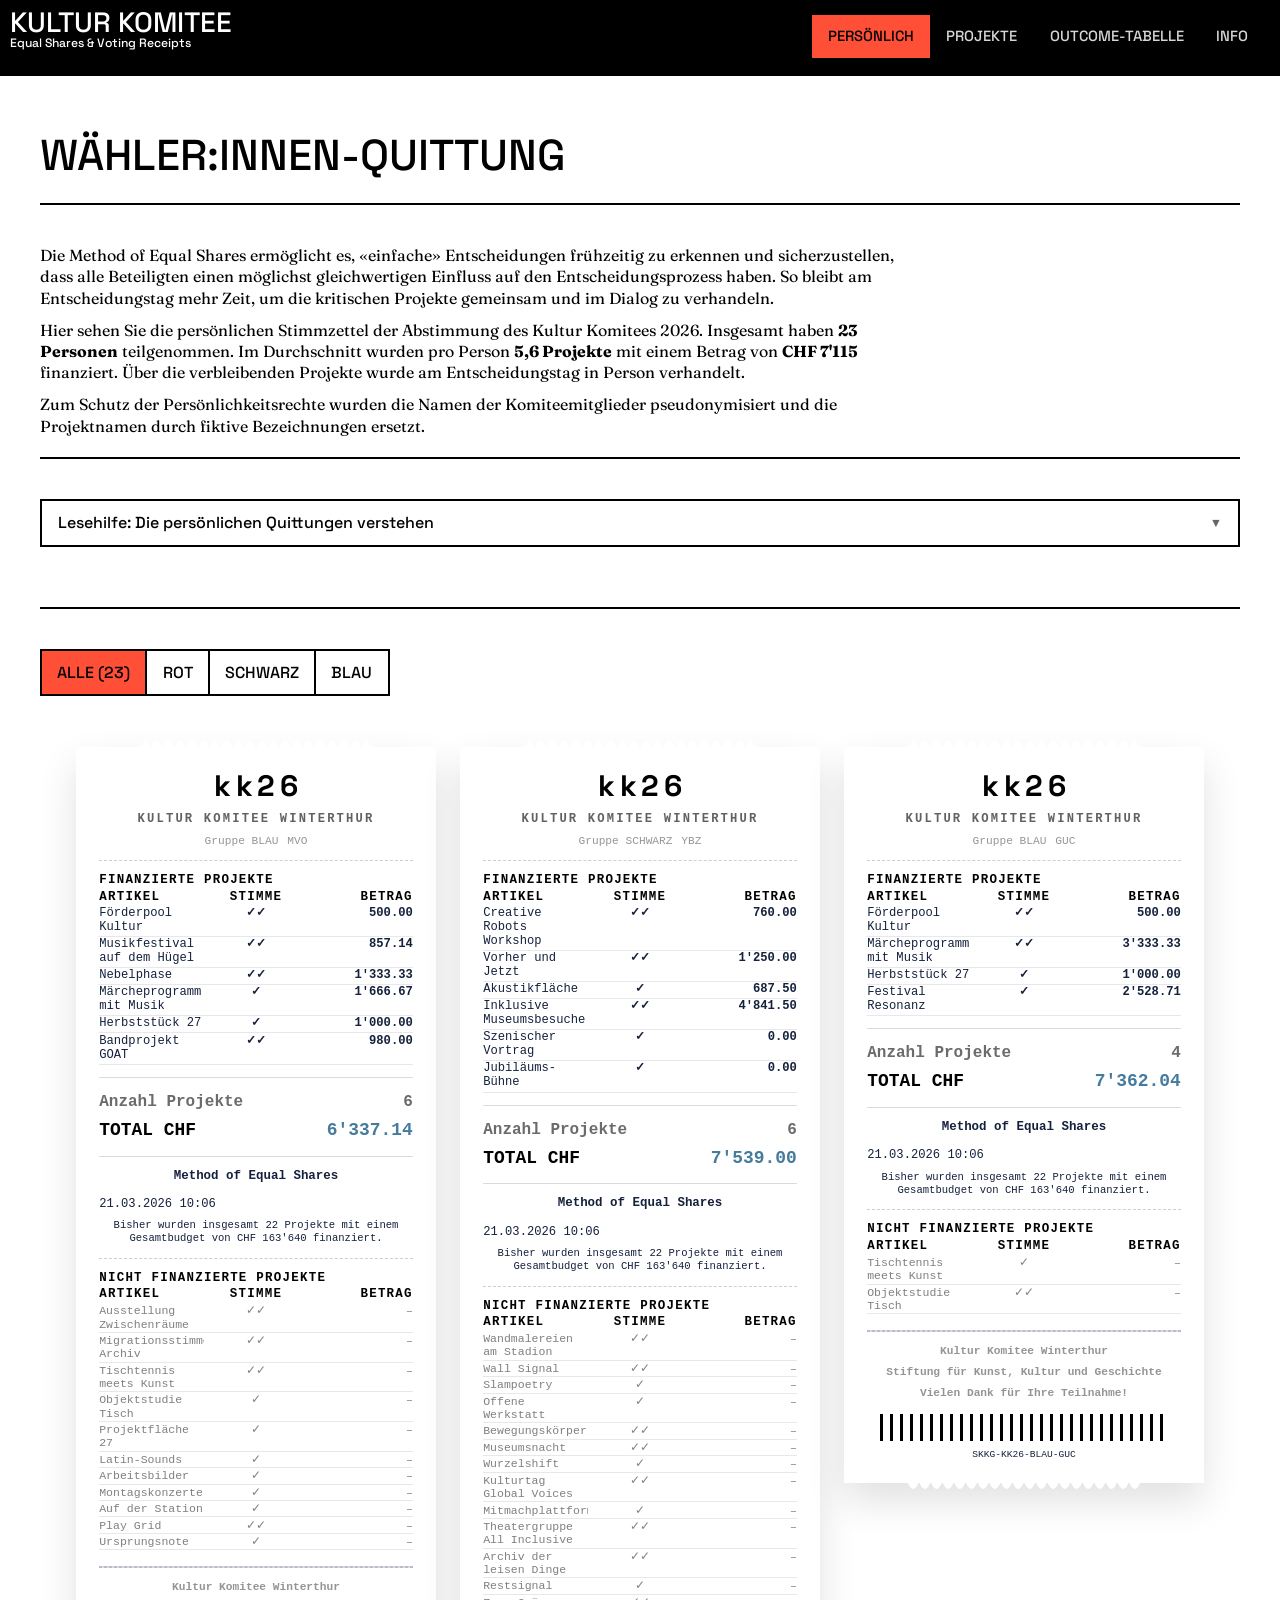
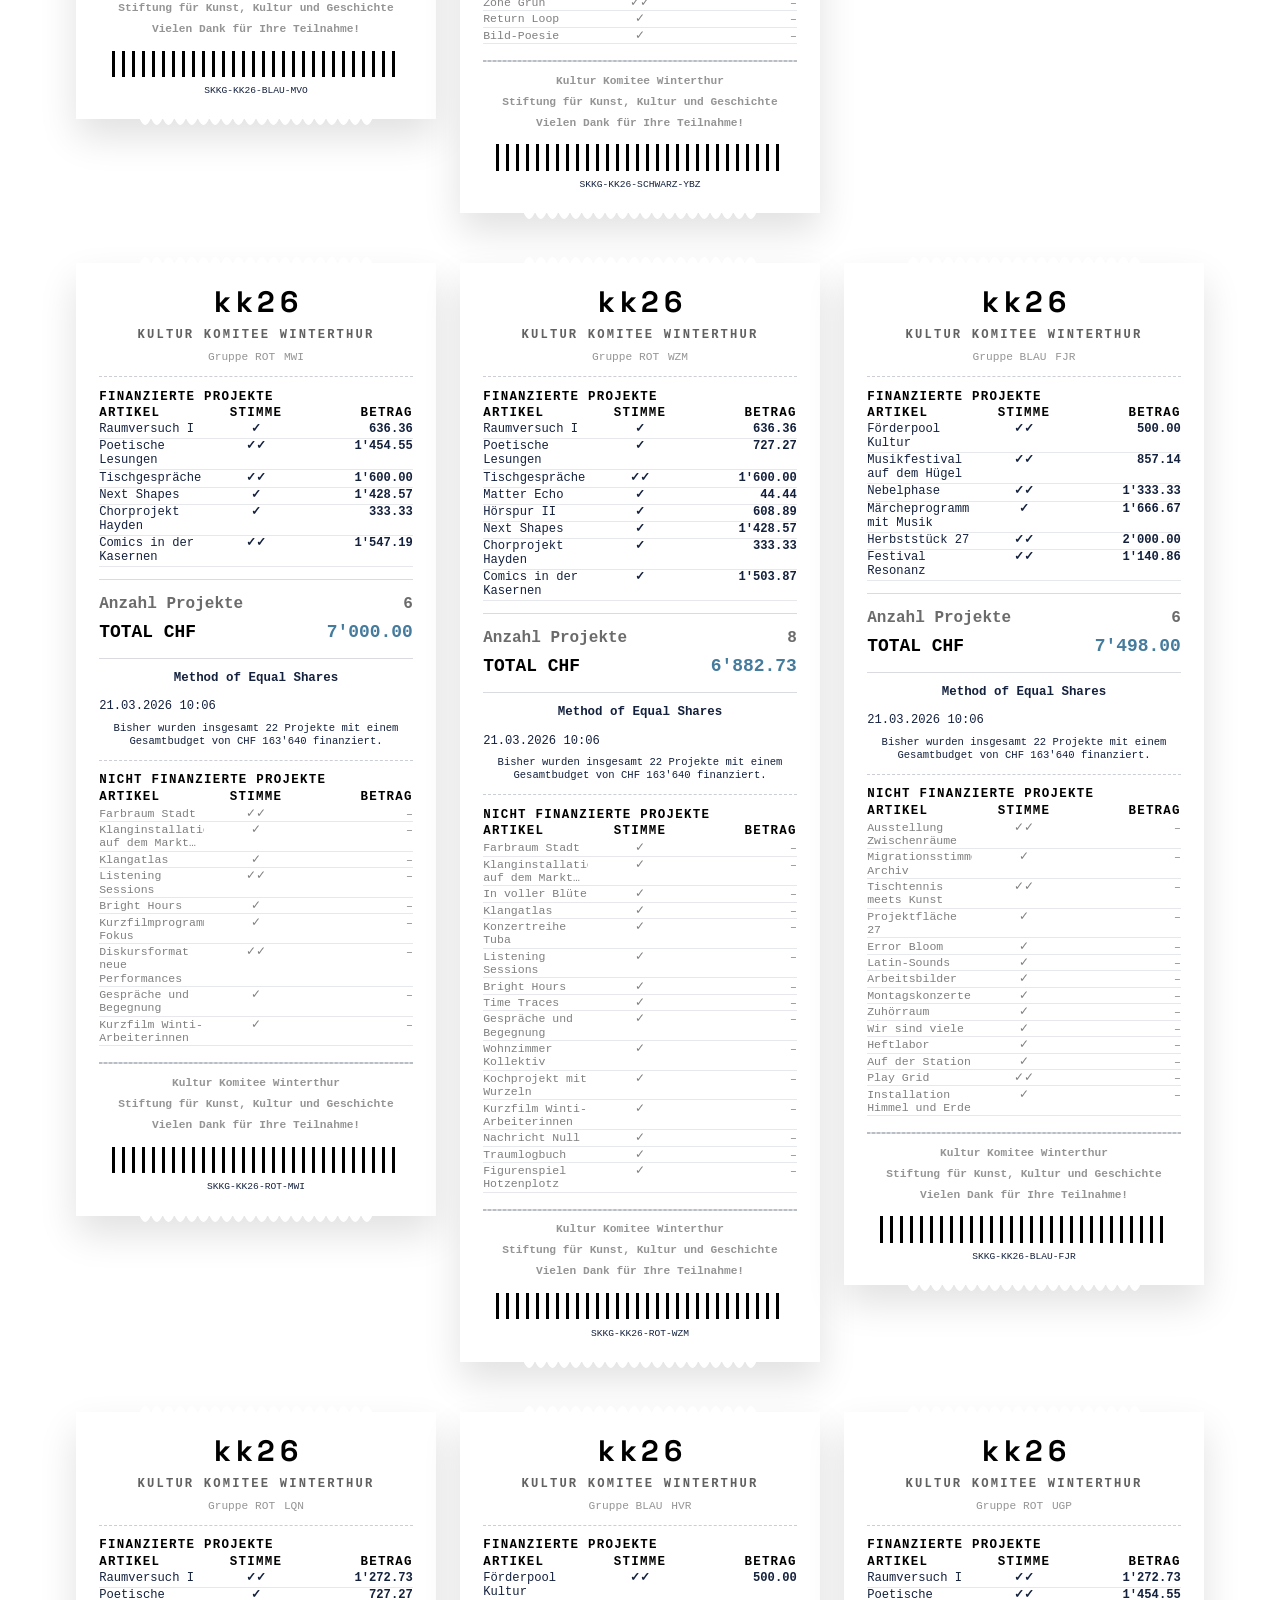
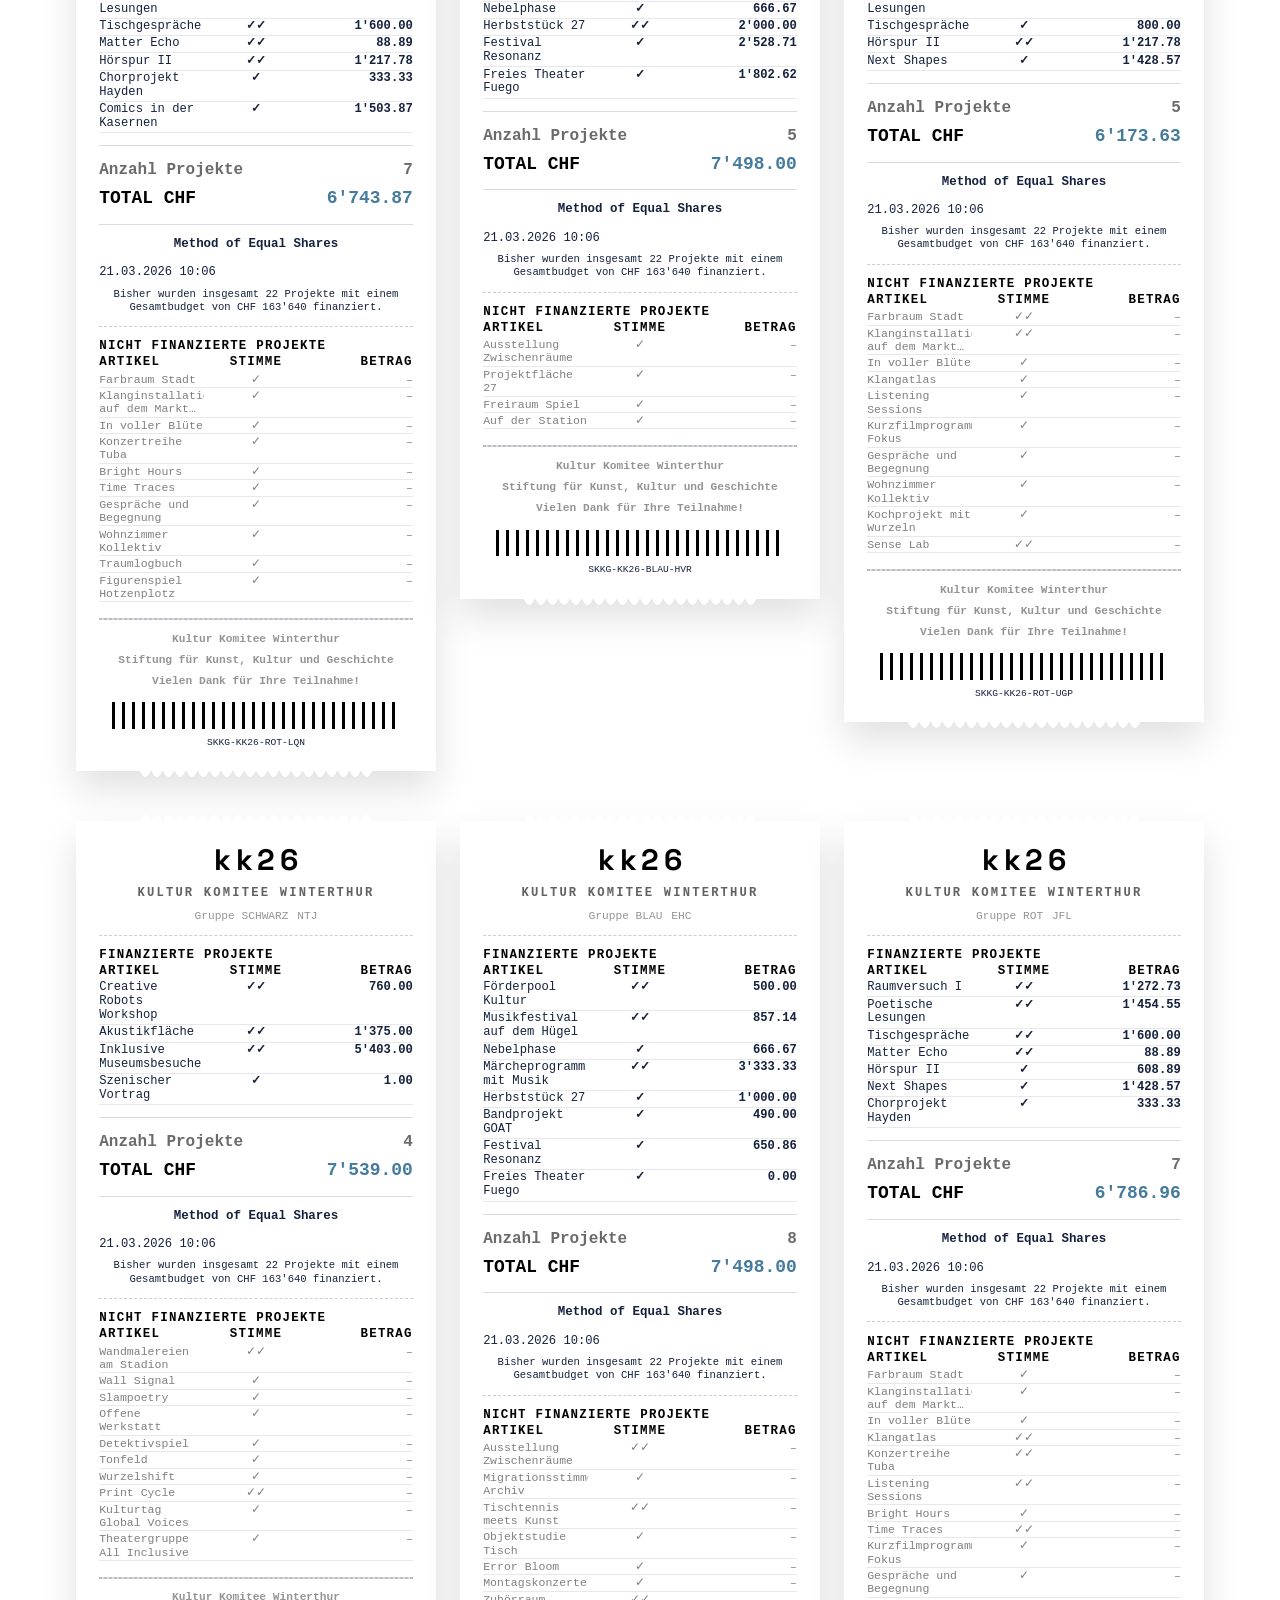
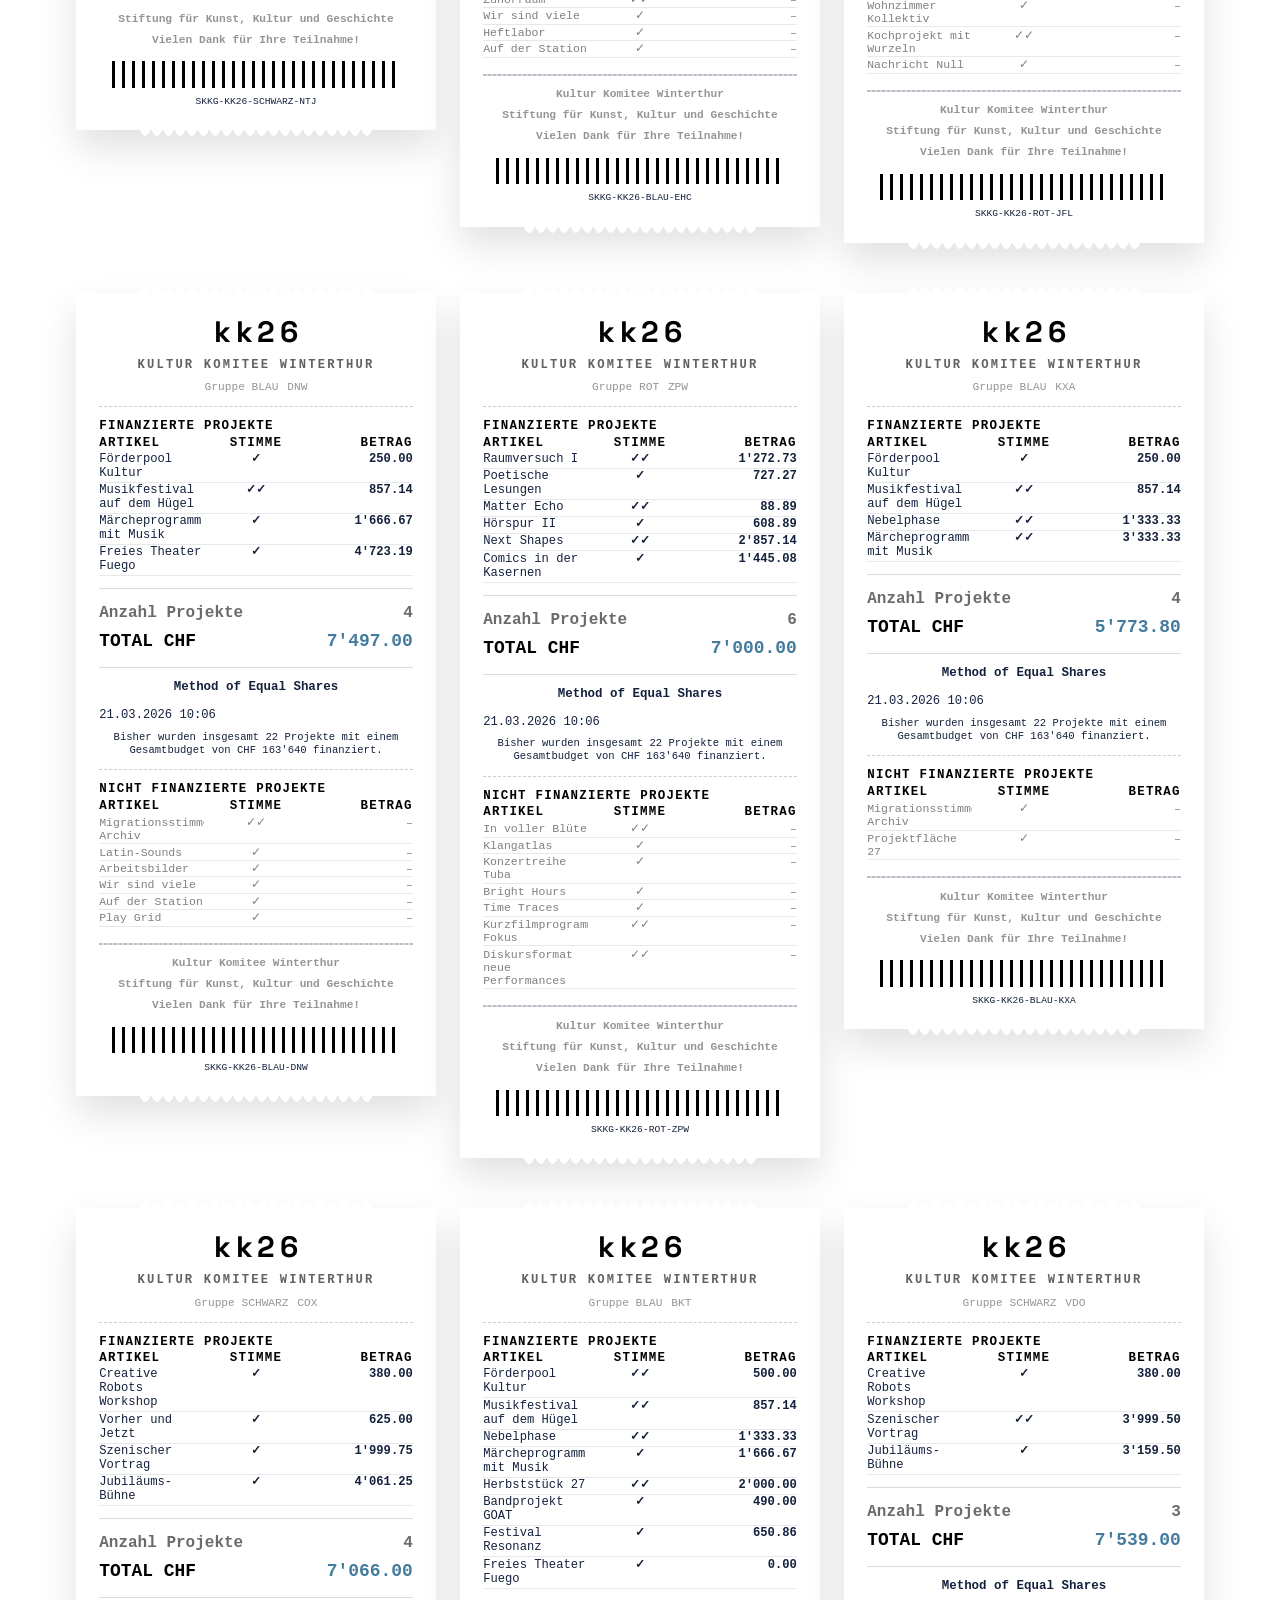
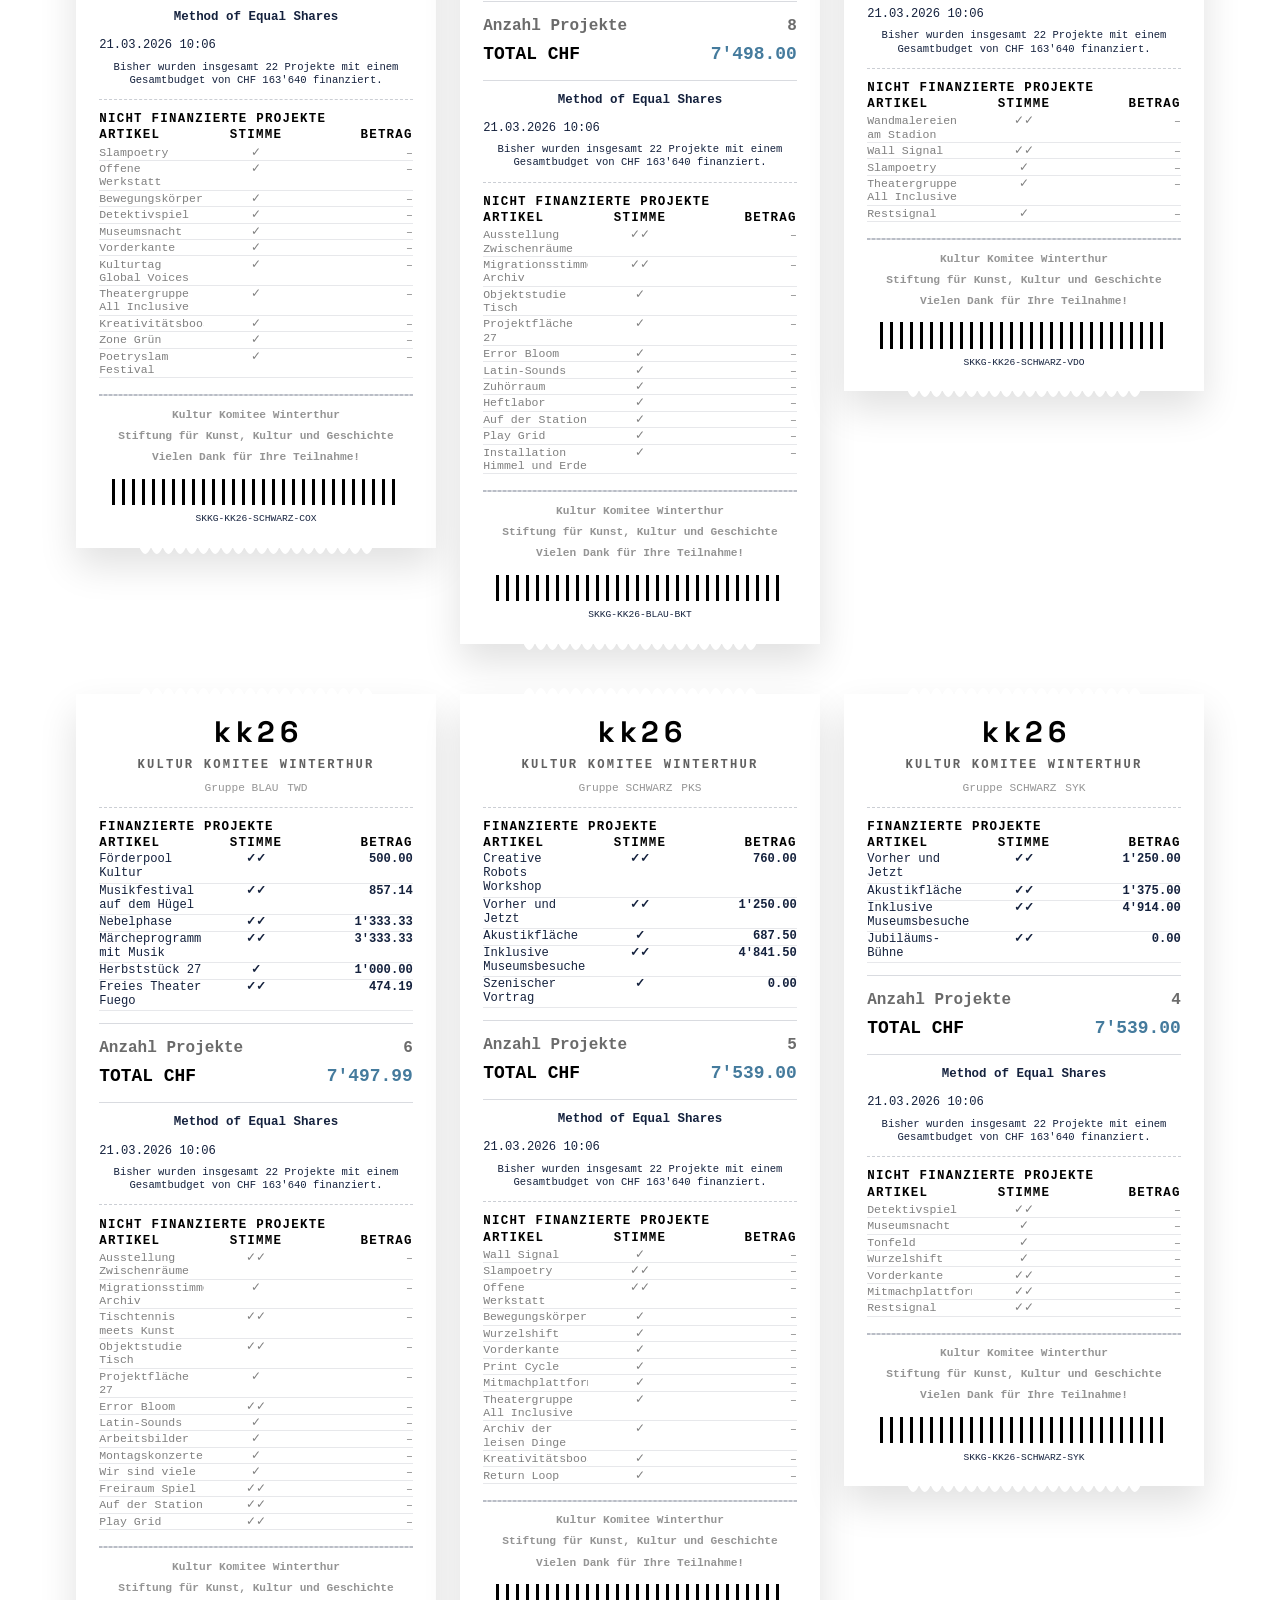
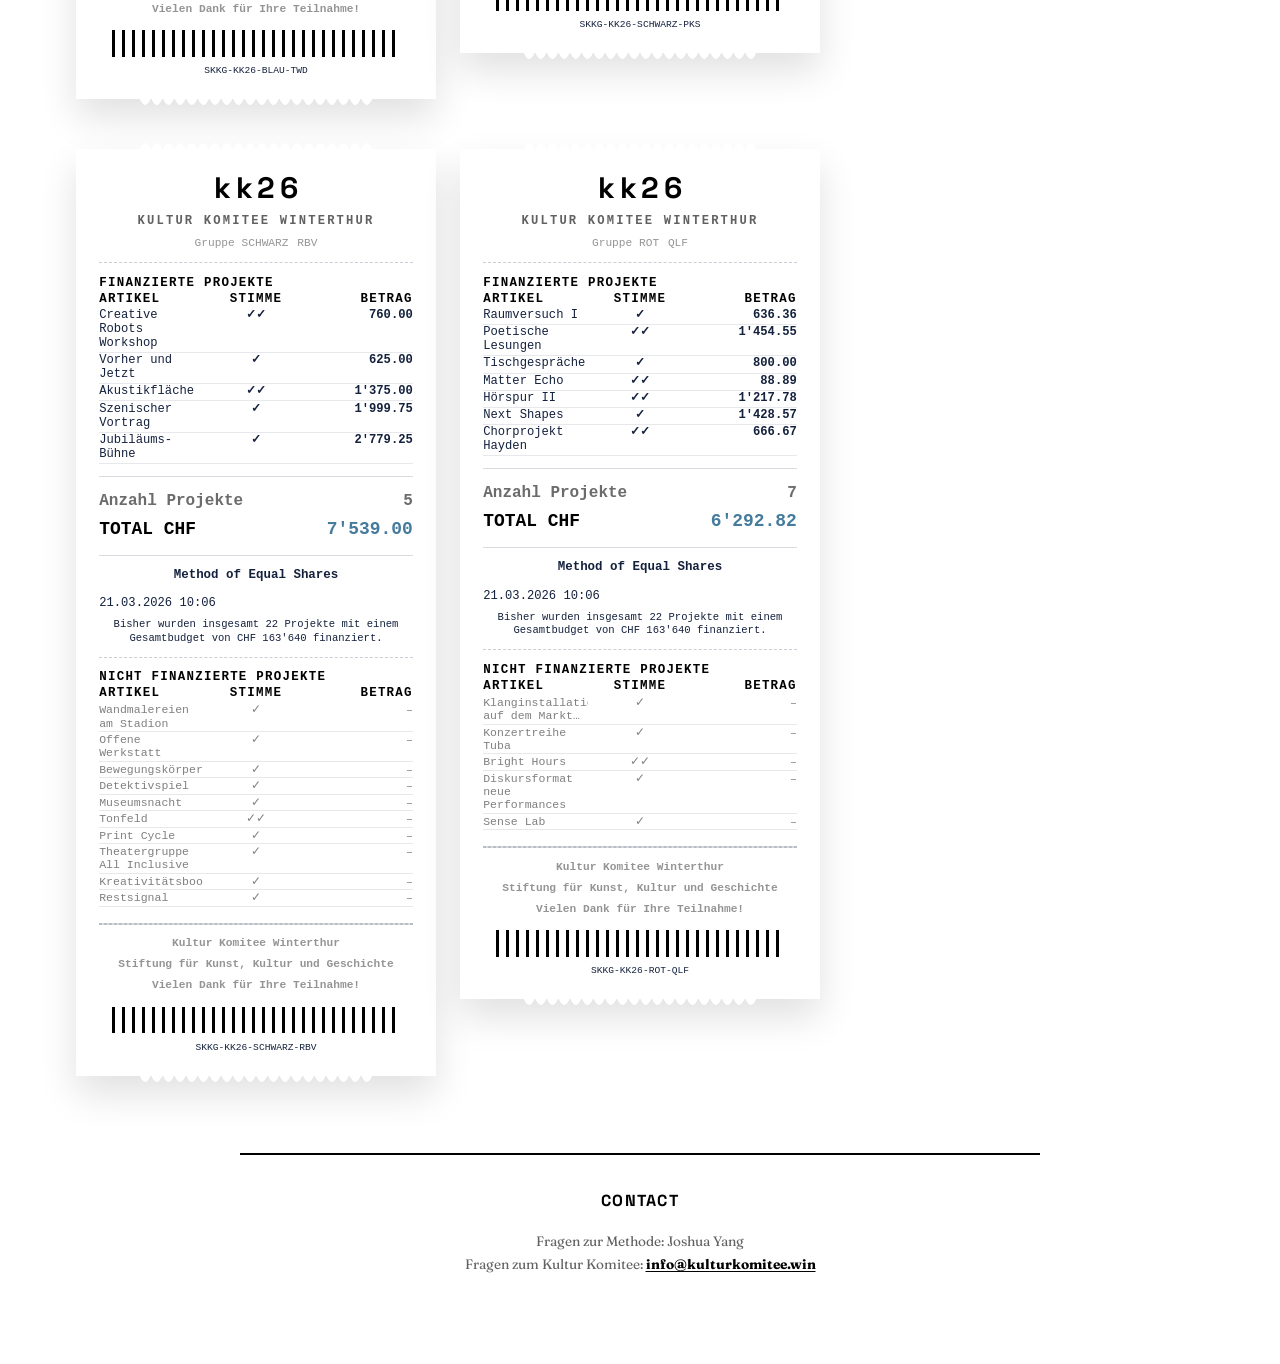
==== index.html @ 90826174 "Initial public static site" ====
<!DOCTYPE html>
<html lang="de">

<head>
    <meta charset="UTF-8">
    <meta name="viewport" content="width=device-width, initial-scale=1.0">
    <title>KK26 Wähler:innen-Quittung</title>
    <link rel="preconnect" href="https://fonts.googleapis.com">
    <link rel="preconnect" href="https://fonts.gstatic.com" crossorigin>
    <link
        href="https://fonts.googleapis.com/css2?family=JetBrains+Mono:wght@300;400;500;600;700;800&family=Inter:wght@400;500;600;700;800&display=swap"
        rel="stylesheet">
    <link rel="stylesheet" href="assets/css/common.css">
    <script src="assets/js/theme.js"></script>
    <script>initTheme();</script>
    <script src="assets/data/kk26-data.js?v=20260617-public-data-js"></script>
    <script src="assets/js/data-loader.js?v=20260617-public-data-js"></script>
    <style>
        /* Page-specific styles */

        /* Thermal voter receipt layout */
        .receipts-grid {
            --receipt-width: 360px;
            display: grid;
            grid-template-columns: repeat(auto-fill, minmax(var(--receipt-width), var(--receipt-width)));
            justify-content: center;
            align-items: start;
            gap: 1.5rem;
            max-width: 1160px;
            margin: 0 auto;
        }

        .receipt {
            --receipt-accent: var(--accent-red);
            width: min(var(--receipt-width), calc(100vw - 2rem));
            max-width: var(--receipt-width);
            margin: 0 auto;
            color: #14213d;
        }

        .receipt[data-group="ROT"] {
            --receipt-accent: var(--accent-red);
        }

        .receipt[data-group="SCHWARZ"] {
            --receipt-accent: #000000;
        }

        .receipt[data-group="BLAU"] {
            --receipt-accent: var(--accent-pink);
        }

        .receipt-edge {
            display: block;
            width: calc(100% - 3rem);
            height: 14px;
            margin: 0 auto;
            filter: drop-shadow(0 9px 18px rgba(0, 0, 0, 0.08));
            position: relative;
            z-index: 1;
        }

        .receipt-edge.top {
            margin-bottom: -1px;
            background-image: radial-gradient(circle at 8px 14px, #ffffff 7.5px, transparent 8px);
            background-size: 16px 14px;
            background-repeat: repeat-x;
            background-position: center bottom;
        }

        .receipt-edge.bottom {
            margin-top: -1px;
            background-image: radial-gradient(circle at 8px 0, #ffffff 7.5px, transparent 8px);
            background-size: 16px 14px;
            background-repeat: repeat-x;
            background-position: center top;
        }

        .receipt-body.voter-receipt {
            width: 100%;
            max-width: var(--receipt-width);
            margin: 0 auto;
            padding: 1.55rem 1.45rem 1.45rem;
            border: 0;
            background: #ffffff;
            color: #14213d;
            font-family: var(--font-receipt);
            font-size: 0.78rem;
            line-height: 1.18;
            letter-spacing: 0;
            box-shadow: 0 18px 36px rgba(0, 0, 0, 0.12) !important;
            overflow: hidden;
        }

        .voter-receipt .receipt-header {
            margin: 0 0 0.8rem;
            text-align: center;
        }

        .voter-receipt .receipt-logo {
            font-family: var(--font-main);
            font-size: 1.85rem;
            font-weight: 800;
            letter-spacing: 0.15em;
            line-height: 1;
            margin-left: 0.15em;
            color: #000000;
            text-transform: lowercase;
        }

        .voter-receipt .receipt-subtitle {
            margin-top: 0.65rem;
            color: rgba(0, 0, 0, 0.62);
            font-family: var(--font-receipt);
            font-size: 0.76rem;
            font-weight: 700;
            letter-spacing: 0.18em;
            line-height: 1.2;
            text-transform: uppercase;
        }

        .voter-receipt .receipt-meta-line {
            display: flex;
            align-items: center;
            justify-content: center;
            gap: 0.55rem;
            margin-top: 0.55rem;
            color: rgba(0, 0, 0, 0.42);
            font-size: 0.7rem;
            line-height: 1.1;
        }

        .voter-receipt .receipt-table {
            width: 100%;
            border-collapse: collapse;
            table-layout: fixed;
            color: #14213d;
            font-size: 0.76rem;
            line-height: 1.15;
        }

        .voter-receipt .receipt-table th {
            padding: 0.08rem 0 0.16rem;
            border-bottom: 0;
            color: #000000;
            font-family: var(--font-receipt);
            font-size: 0.78rem;
            font-weight: 700;
            line-height: 1;
            letter-spacing: 0.1em;
            text-transform: uppercase;
        }

        .voter-receipt .receipt-table td {
            padding: 0.07rem 0;
            border-bottom: 1px solid rgba(20, 33, 61, 0.1);
            vertical-align: top;
        }

        .voter-receipt .col-title {
            width: 58%;
            text-align: left;
        }

        .voter-receipt .col-vote {
            width: 16%;
            text-align: center;
        }

        .voter-receipt .col-amount {
            width: 26%;
            text-align: right;
        }

        .voter-receipt .item-title {
            overflow: hidden;
            padding-right: 0.25rem;
            text-overflow: clip;
            white-space: normal;
        }

        .voter-receipt .item-vote {
            text-align: center;
            font-weight: 700;
        }

        .voter-receipt .item-amount {
            text-align: right;
            font-family: var(--font-receipt);
            font-variant-numeric: tabular-nums;
            font-weight: 700;
            white-space: nowrap;
        }

        .voter-receipt .receipt-divider {
            height: 1px;
            margin: 0.75rem 0;
            background: rgba(20, 33, 61, 0.16);
        }

        .voter-receipt .receipt-divider.dashed {
            background: transparent;
            border-top: 1px dashed rgba(20, 33, 61, 0.22);
        }

        .voter-receipt .receipt-divider.double {
            height: 0;
            margin: 1rem 0 0.85rem;
            border-top: 1px dashed rgba(20, 33, 61, 0.16);
            border-bottom: 1px dashed rgba(20, 33, 61, 0.16);
        }

        .voter-receipt .receipt-totals {
            display: grid;
            gap: 0.75rem;
            margin: 1rem 0;
        }

        .voter-receipt .receipt-total-row {
            display: flex;
            justify-content: space-between;
            gap: 1rem;
            color: rgba(0, 0, 0, 0.58);
            font-size: 1rem;
            font-weight: 700;
            line-height: 1;
        }

        .voter-receipt .receipt-total-row.grand {
            color: #000000;
            font-size: 1.12rem;
            text-transform: uppercase;
        }

        .voter-receipt .receipt-total-row.grand strong {
            color: #457b9d;
            font-family: var(--font-receipt);
            font-size: 1.12rem;
        }

        .voter-receipt .receipt-method {
            margin: 0.65rem 0 0.85rem;
            color: #14213d;
            font-weight: 700;
            text-align: center;
        }

        .voter-receipt .receipt-time {
            margin: 0.4rem 0;
            color: #14213d;
            font-size: 0.76rem;
        }

        .voter-receipt .receipt-note {
            margin: 0.5rem auto 0.7rem;
            max-width: 18rem;
            color: #14213d;
            font-size: 0.66rem;
            line-height: 1.25;
            text-align: center;
        }

        .voter-receipt .unfunded-section {
            margin-top: 0;
            padding-top: 0;
            border-top: 0;
        }

        .voter-receipt .receipt-section-title {
            padding: 0.1rem 0 0.35rem;
            color: #14213d;
            font-family: var(--font-receipt);
            font-size: 0.78rem;
            font-weight: 700;
            line-height: 1;
            letter-spacing: 0.1em;
            text-transform: uppercase;
        }

        .voter-receipt .unfunded-table {
            margin-top: 0;
        }

        .voter-receipt .item-row.unfunded td {
            color: rgba(0, 0, 0, 0.5);
            font-size: 0.72rem;
            font-weight: 500;
        }

        .voter-receipt .receipt-footer {
            display: grid;
            gap: 0.58rem;
            justify-items: center;
            margin-top: 0;
            padding-top: 0;
            border-top: 0;
            color: rgba(0, 0, 0, 0.42);
            font-family: var(--font-receipt);
            font-size: 0.7rem;
            font-weight: 700;
            line-height: 1.05;
            text-align: center;
        }

        .voter-receipt .receipt-footer span {
            display: block;
            max-width: 100%;
            overflow-wrap: anywhere;
            text-align: center;
        }

        .voter-receipt .receipt-code {
            color: #14213d;
            font-family: var(--font-receipt);
            font-size: 0.6rem;
            font-weight: 400;
            overflow-wrap: anywhere;
            text-transform: none;
        }

        .voter-receipt .receipt-barcode {
            display: block;
            margin: 0.35rem auto 0;
            width: min(100%, 18rem);
            height: 1.65rem;
            overflow: hidden;
            background: repeating-linear-gradient(90deg,
                    #000000 0,
                    #000000 3px,
                    transparent 3px,
                    transparent 10px);
            color: transparent;
            font-size: 0;
            line-height: 1;
        }

        .receipts-info summary::before {
            content: none;
            margin: 0;
        }

        .footer-contact a {
            color: var(--text-secondary);
            text-decoration: underline;
            text-underline-offset: 0.18em;
            font-weight: 700;
        }

        .footer-contact {
            text-align: center;
            margin: 4rem auto 2rem;
            padding: 2rem;
            border-top: 2px solid #000000;
            max-width: 800px;
            color: var(--text-dim);
            font-size: 0.85rem;
            line-height: 1.7;
        }

        .footer-contact h2 {
            font-family: var(--font-mono);
            color: var(--text-primary);
            font-size: var(--fs-sm);
            font-weight: 850;
            text-transform: uppercase;
            letter-spacing: 0.08em;
            margin-bottom: var(--spacing-sm);
        }

        @media (max-width: 850px) {
            .receipts-grid {
                grid-template-columns: minmax(0, calc(100vw - 2rem));
                justify-items: center;
                width: 100%;
                max-width: 100%;
            }

            .receipt {
                width: min(var(--receipt-width), calc(100vw - 2rem));
                max-width: min(var(--receipt-width), calc(100vw - 2rem));
            }

            .receipt-body.voter-receipt {
                width: 100%;
                max-width: min(var(--receipt-width), calc(100vw - 2rem));
            }
        }

        @media print {
            * {
                -webkit-print-color-adjust: exact !important;
                print-color-adjust: exact !important;
            }

            .page-header,
            .filter-bar,
            .intro-section,
            .nav-toggle,
            .theme-toggle {
                display: none !important;
            }

            body {
                margin: 0;
                padding: 0;
                background: white !important;
            }

            .receipts-grid {
                display: block;
                margin: 0;
                padding: 0;
                background: white !important;
            }

            .group-column {
                display: block !important;
                background: white !important;
            }

            .receipt {
                page-break-before: always;
                page-break-after: always;
                page-break-inside: avoid;
                margin: 0 auto;
                padding: 2cm 0;
                display: flex;
                align-items: center;
                justify-content: center;
                min-height: 100vh;
                background: white !important;
                transform: none !important;
                filter: none !important;
                box-shadow: none !important;
            }

            .receipt:first-child {
                page-break-before: avoid;
            }

            .receipt-body {
                box-shadow: none !important;
                border: 1px solid rgba(29, 53, 87, 0.16) !important;
                background: white !important;
                background-image: none !important;
                filter: none !important;
            }

            .receipt-body::before {
                content: none !important;
                background-image: none !important;
            }

            .receipt-edge {
                display: none !important;
                background: white !important;
                mask: none !important;
                -webkit-mask: none !important;
            }
        }

    </style>
</head>

<body>
    <button class="theme-toggle" onclick="toggleTheme()" title="Design umschalten">
        <span class="icon-moon">🌙</span>
        <span class="icon-sun" style="display: none;">☀️</span>
    </button>
    <nav class="nav-toggle">
        <a href="index.html" class="nav-link active">Persönlich</a>
        <a href="projects.html" class="nav-link">Projekte</a>
        <a href="outcomes.html" class="nav-link">Outcome-Tabelle</a>
        <a href="info.html" class="nav-link">Info</a>
    </nav>
    <div class="page-header">
        <div class="brand-logo">
            <span class="brand-logo-title">KULTUR KOMITEE</span>
            <span class="brand-logo-subtitle">Equal Shares &amp; Voting Receipts</span>
        </div>
        <h1>WÄHLER:INNEN-QUITTUNG</h1>
    </div>

    <div class="intro-section">
        <div id="intro-text">
            <p>Laden der Daten...</p>
        </div>

        <details class="intro-dropdown receipts-info" id="tech-info">
            <summary id="info">Lesehilfe: Die persönlichen Quittungen verstehen</summary>
            <div class="dropdown-content">
                <div class="tech-grid single-column">
                    <div class="tech-item highlight-step">
                        <h4>Budget</h4>
                        <p>Jede Person startete mit demselben <strong>Budget</strong> (z.B. 7'000 CHF). Dieses Geld wird nur für Projekte ausgegeben, die Sie mit <strong>Ja</strong> oder <strong>Eher Ja</strong> unterstützt haben.</p>
                    </div>
                    <div class="tech-item highlight-step">
                        <h4>Betrag (Ihr Beitrag pro Projekt)</h4>
                        <p>Der <strong>Betrag</strong> zeigt, wie viel Sie für jedes finanzierte Projekt bezahlt haben. Dieser Betrag zeigt <strong>nicht</strong>, wie sehr Sie ein Projekt mögen. Die Höhe hängt von der Berechnung ab: Sie zahlen <strong>weniger</strong>, wenn viele andere Personen das Projekt unterstützen. Sie zahlen <strong>mehr</strong>, wenn Sie eine:r der wenigen sind, die noch Budget übrig haben.</p>
                    </div>
                    <div class="tech-item highlight-step">
                        <h4>Stimme (Ihre Bewertung)</h4>
                        <p>Die <strong>Stimme</strong> zeigt Ihre ursprüngliche Bewertung: <strong>Ja</strong> = 2 Punkte, <strong>Eher Ja</strong> = 1 Punkt. Dies ist das, was Sie tatsächlich gewählt haben, nicht der Betrag.</p>
                    </div>
                    <div class="tech-item highlight-step">
                        <h4>Projekte finanziert</h4>
                        <p>Die Anzahl Ihrer unterstützten Projekte, die finanziert wurden. Nicht alle werden finanziert. Dies hängt davon ab, ob genug gemeinsames Budget da war.</p>
                    </div>
                    <div class="tech-item highlight-step">
                        <h4>Ausgegeben</h4>
                        <p>Die Summe aller Beträge, die Sie für finanzierte Projekte bezahlt haben.</p>
                    </div>
                    <div class="tech-item highlight-step">
                        <h4>Nicht finanzierte Projekte</h4>
                        <p>Projekte, die Sie unterstützt haben, die aber nicht finanziert wurden. Entweder reichte das gemeinsame Budget nicht aus, oder das Gruppenbudget war bereits aufgebraucht.</p>
                    </div>
                    <div class="tech-item highlight-step">
                        <h4>Mehr erfahren</h4>
                        <p>Ausführliche Informationen zum Method of Equal Shares Verfahren finden Sie auf <a href="https://equalshares.net/de/explanation/" target="_blank" rel="noopener noreferrer">equalshares.net/de/explanation</a>.</p>
                    </div>
                </div>
            </div>
        </details>
    </div>

    <div class="filter-bar" id="filter-bar" style="display:none;">
        <button class="filter-btn active" data-group="ALL" onclick="filterReceipts('ALL')">ALLE</button>
        <button class="filter-btn" data-group="ROT" onclick="filterReceipts('ROT')">ROT</button>
        <button class="filter-btn" data-group="SCHWARZ" onclick="filterReceipts('SCHWARZ')">SCHWARZ</button>
        <button class="filter-btn" data-group="BLAU" onclick="filterReceipts('BLAU')">BLAU</button>
    </div>

    <div class="receipts-grid" id="receipts-grid">
        <!-- Receipts will be rendered here -->
    </div>

    <footer class="footer-contact">
        <h2>Contact</h2>
        <p>Fragen zur Methode: Joshua Yang</p>
        <p>Fragen zum Kultur Komitee: <a href="mailto:info@kulturkomitee.win">info@kulturkomitee.win</a></p>
    </footer>
    <script src="assets/js/receipts.js"></script>
</body>

</html>
---- assets/css/common.css ----
@import url('https://fonts.googleapis.com/css2?family=Fraunces:opsz,wght@9..144,400;9..144,500;9..144,700&family=Space+Grotesk:wght@500;700&display=swap');

:root {
    --bg-color: #ffffff;
    --text-primary: #000000;
    --text-secondary: #000000;
    --text-muted: rgba(0, 0, 0, 0.78);
    --text-dim: rgba(0, 0, 0, 0.62);

    --accent-blue: #000000;
    --accent-red: #ff4f37;
    --accent-pink: #ff21ff;
    --accent-green: #00c473;

    --filter-bg: transparent;
    --filter-border: #000000;
    --filter-hover: rgba(255, 75, 54, 0.14);
    --filter-active-bg: #ff4f37;

    --header-border: #000000;
    --nav-active-color: #000000;
    --nav-inactive-color: rgba(0, 0, 0, 0.72);

    --receipt-shadow: none;
    --card-shadow: none;
    --receipt-border: 2px solid #000000;

    /* Typography - Standardized */
    --font-main: "Basis Grotesque", "Space Grotesk", Arial, sans-serif;
    --font-serif: "New Cooper Beta", "Fraunces", Georgia, 'Times New Roman', serif;
    --font-mono: "Basis Grotesque", "Space Grotesk", Arial, sans-serif;
    --font-receipt: "Courier New", Courier, monospace;

    --fs-xs: 0.85rem;
    --fs-sm: 1rem;
    --fs-base: 1.2rem;
    --fs-md: 1.3rem;
    --fs-lg: 1.75rem;
    --fs-xl: 2.2rem;
    --fs-xxl: 2.7rem;
    --page-copy-size: 1rem;
    --page-copy-line: 1.34;
    --page-label-size: 0.78rem;

    /* Group Colors - Standardized */
    --color-rot: #ff4f37;
    --color-schwarz: #000000;
    --color-blau: #ff21ff;

    /* Spacing - Standardized */
    --spacing-xs: 0.5rem;
    --spacing-sm: 1rem;
    --spacing-md: 1.5rem;
    --spacing-lg: 2rem;
    --spacing-xl: 2.5rem;
    --spacing-xxl: 3rem;
}

body.light-mode {
    --bg-color: #ffffff;
    --text-primary: #000000;
    --text-secondary: #000000;
    --text-muted: rgba(0, 0, 0, 0.78);
    --text-dim: rgba(0, 0, 0, 0.62);

    --filter-bg: transparent;
    --filter-border: #000000;
    --filter-hover: rgba(255, 75, 54, 0.14);
    --filter-active-bg: #ff4f37;

    --header-border: #000000;
    --nav-active-color: #000000;
    --nav-inactive-color: rgba(0, 0, 0, 0.72);

    --receipt-shadow: none;
    --receipt-border: 2px solid #000000;

    --color-schwarz: #000000;
}

body:not(.light-mode) {
    --bg-color: #ffffff;
    --text-primary: #000000;
    --text-secondary: #000000;
    --text-muted: rgba(0, 0, 0, 0.78);
    --text-dim: rgba(0, 0, 0, 0.62);
    --filter-bg: transparent;
    --filter-border: #000000;
    --filter-hover: rgba(255, 79, 55, 0.14);
    --filter-active-bg: #ff4f37;
    --header-border: #000000;
    --nav-active-color: #000000;
    --nav-inactive-color: rgba(0, 0, 0, 0.72);
    --receipt-shadow: none;
    --receipt-border: 2px solid #000000;
}

/* Global Reset */
* { margin: 0; padding: 0; box-sizing: border-box; }

html {
    overflow-x: hidden;
}

body {
    font-family: var(--font-serif);
    background-color: var(--bg-color);
    color: var(--text-primary);
    font-size: var(--fs-base);
    line-height: 1.18;
    padding: 8.5rem 1rem 1.5rem;
    transition: none;
    animation: fadeIn 0.4s ease-in-out;
    overflow-x: hidden;
    width: 100%;
    max-width: 100vw;
}

@keyframes fadeIn {
    from {
        opacity: 0;
        transform: translateY(10px);
    }
    to {
        opacity: 1;
        transform: translateY(0);
    }
}

.container {
    max-width: 1200px;
    margin: 0 auto;
}

.page-header,
.intro-section,
.intro-dropdown,
.filter-bar,
.receipts-grid,
.footer-contact {
    width: min(100%, 1200px);
    max-width: calc(100vw - 2rem);
}

/* Navigation */
.nav-toggle {
    display: flex;
    justify-content: flex-end;
    align-items: center;
    gap: 0;
    position: fixed;
    inset: 0 0 auto 0;
    z-index: 900;
    height: 4.75rem;
    margin: 0;
    padding: 0 1rem 0 23rem;
    background: #000000;
    border-bottom: 3px solid #000000;
    width: 100vw;
    max-width: 100vw;
}

.nav-link {
    text-decoration: none;
    font-family: var(--font-main);
    font-size: 0.92rem;
    line-height: 1;
    font-weight: 500;
    color: rgba(255, 255, 255, 0.84);
    padding: 0.72rem 0.82rem;
    transition: none;
    border: 3px solid transparent;
    border-radius: 0;
    letter-spacing: 0;
    white-space: nowrap;
    text-transform: uppercase;
}

.nav-link:hover {
    color: #ffffff;
    border-color: #ffffff;
}

.nav-link.active {
    color: #000000;
    background: var(--accent-red);
    border-color: var(--accent-red);
}

/* Page Header */
.page-header {
    text-align: left;
    max-width: 1200px;
    margin: 0 auto 2.5rem;
    border-bottom: 2px solid #000000;
    padding-bottom: 1.25rem;
}

.page-header h1 {
    font-family: var(--font-main);
    font-size: 2.7rem;
    font-weight: 500;
    line-height: 0.9;
    margin-bottom: var(--spacing-xs);
    letter-spacing: 0;
    text-transform: uppercase;
    overflow-wrap: anywhere;
}

.page-header p {
    font-size: var(--fs-md);
    color: var(--text-secondary);
    max-width: 600px;
    margin: 0 auto;
}

.brand-logo {
    font-family: var(--font-main);
    color: #ffffff;
    text-decoration: none;
    position: fixed;
    top: 0.55rem;
    left: 0.62rem;
    z-index: 1001;
    line-height: 0.95;
    transform: none;
    transform-origin: top left;
    text-align: left;
    max-width: 20rem;
    pointer-events: none;
}

.brand-logo-title {
    display: block;
    font-size: 1.75rem;
    font-weight: 500;
    letter-spacing: 0;
    text-transform: uppercase;
}

.brand-logo-subtitle {
    display: block;
    margin-top: 0.12rem;
    font-size: 0.76rem;
    font-weight: 500;
    letter-spacing: 0;
    color: #ffffff;
    line-height: 1.05;
}


/* Theme Toggle */
.theme-toggle {
    display: none;
}

.theme-toggle:hover {
    transform: scale(1.1);
    background: var(--filter-hover);
}

/* Common Components - Filter Bar */
.filter-bar {
    display: flex;
    justify-content: flex-start;
    gap: 0;
    margin-bottom: var(--spacing-xl);
    flex-wrap: wrap;
    opacity: 1;
    max-width: 1200px;
    margin-left: auto;
    margin-right: auto;
}

.filter-btn {
    background: #ffffff;
    border: 2px solid #000000;
    color: var(--text-primary);
    padding: 0.68rem 0.95rem;
    border-radius: 0;
    cursor: pointer;
    font-size: var(--fs-sm);
    font-weight: 500;
    transition: none;
    font-family: var(--font-main);
    letter-spacing: 0;
    text-transform: uppercase;
    margin: 0 -2px -2px 0;
}

.filter-btn:hover {
    background: #000000;
    color: var(--text-primary);
    color: #ffffff;
    border-color: #000000;
}

.filter-btn.active {
    background: var(--filter-active-bg);
    color: #000000;
    border-color: #000000;
}

/* Group-specific filter colors */
.filter-btn[data-group="ROT"].active,
.filter-btn[data-filter-group="ROT"].active,
.filter-btn.color-rot.active {
    border-color: #000000;
    color: #000000;
    background: var(--accent-red);
}

.filter-btn[data-group="SCHWARZ"].active,
.filter-btn[data-filter-group="SCHWARZ"].active,
.filter-btn.color-schwarz.active {
    border-color: #000000;
    color: #ffffff;
    background: #000000;
}

body.light-mode .filter-btn.color-schwarz.active {
    border-color: #000000;
    color: #ffffff;
}

body.dark-mode .filter-btn.color-schwarz.active {
    border-color: #000000;
    color: #ffffff;
    background: #000000;
}

.filter-btn[data-group="BLAU"].active,
.filter-btn[data-filter-group="BLAU"].active,
.filter-btn.color-blau.active {
    border-color: #000000;
    color: #000000;
    background: var(--accent-pink);
}

/* Status filter colors */
.filter-btn.color-funded.active {
    border-color: #000000;
    color: #000000;
    background: var(--accent-green);
}

.filter-btn.color-unfunded.active {
    border-color: #000000;
    color: #000000;
    background: var(--accent-red);
}

/* Unified Intro & Dropdown Components */
.intro-section {
    max-width: 1200px;
    margin: 0 auto var(--spacing-xl);
    text-align: left;
    border-bottom: 2px solid #000000;
    padding-bottom: 1.25rem;
}

.intro-section p {
    margin-bottom: 0.65rem;
    font-family: var(--font-serif);
    font-size: var(--page-copy-size);
    color: var(--text-primary);
    line-height: var(--page-copy-line);
    max-width: 54rem;
}

.intro-section p.philosophy {
    font-size: var(--page-copy-size);
    color: var(--text-primary);
    display: block;
    max-width: 54rem;
}

.intro-section p:last-child {
    margin-bottom: 0;
}

.stats-line-compact {
    display: flex;
    align-items: center;
    justify-content: center;
    gap: 1rem;
    margin: 1.5rem 0 2rem;
    font-family: var(--font-mono);
    font-size: var(--page-label-size);
    color: var(--text-muted);
    text-transform: uppercase;
    letter-spacing: 0.05em;
    font-weight: 700;
}

.stats-line-compact .label {
    opacity: 0.6;
}

.stats-line-compact .badges {
    display: flex;
    gap: 0.4rem;
}

.intro-section .highlight {
    color: var(--text-primary);
    font-weight: 700;
}

.intro-dropdown {
    max-width: 1200px;
    margin: 0 auto var(--spacing-xl);
    text-align: left;
    background: transparent;
    border: 2px solid #000000;
    border-radius: 0;
    transition: none;
    overflow: hidden;
    list-style: none;
    box-shadow: none;
}

body.light-mode .intro-dropdown {
    background: transparent;
    border-color: var(--filter-border);
    box-shadow: none;
}

.intro-dropdown summary {
    padding: 0.78rem 1rem;
    cursor: pointer;
    font-weight: 500;
    font-size: var(--page-copy-size);
    color: var(--text-primary);
    display: flex;
    align-items: center;
    justify-content: space-between;
    list-style: none;
    transition: none;
    font-family: var(--font-main);
    letter-spacing: 0;
    user-select: none;
}

.intro-dropdown summary::before {
    content: '';
    margin-right: var(--spacing-sm);
}

.intro-dropdown summary::-webkit-details-marker { display: none; }
.intro-dropdown summary:hover {
    background: var(--accent-red);
    color: #000000;
}

body.light-mode .intro-dropdown summary:hover {
    background: var(--accent-red);
    color: #050505;
}

.intro-dropdown summary::after {
    content: '▼';
    font-family: var(--font-mono);
    font-size: var(--page-label-size);
    opacity: 0.6;
    transition: transform 0.3s ease, opacity 0.2s ease;
    margin-left: var(--spacing-sm);
}

.intro-dropdown summary:hover::after {
    opacity: 1;
}

.intro-dropdown[open] summary {
    background: var(--accent-red);
    color: #000000;
    border-bottom: 2px solid #000000;
}

body.light-mode .intro-dropdown[open] summary {
    background: var(--accent-red);
    color: #050505;
    border-bottom: 2px solid var(--filter-border);
}

.intro-dropdown[open] summary::after {
    transform: rotate(180deg);
}

.intro-dropdown .dropdown-content {
    padding: var(--spacing-md);
    font-size: var(--page-copy-size);
    color: var(--text-muted);
    line-height: var(--page-copy-line);
    animation: slideDown 0.3s ease-out;
}

@keyframes slideDown {
    from {
        opacity: 0;
        transform: translateY(-10px);
    }
    to {
        opacity: 1;
        transform: translateY(0);
    }
}

.tech-grid {
    display: grid;
    grid-template-columns: repeat(auto-fit, minmax(280px, 1fr));
    gap: var(--spacing-md);
    margin: 0;
}

.tech-grid.single-column {
    grid-template-columns: 1fr;
    max-width: 650px;
    margin: 0 auto;
    gap: var(--spacing-md);
}

.tech-item.highlight-step {
    background: transparent;
    padding: 1rem;
    border-radius: 0;
    border: 2px solid #000000;
    border-left: 0.75rem solid var(--accent-red);
    transition: none;
    position: relative;
}

.tech-item.highlight-step::before {
    content: none;
}

.tech-item.highlight-step:hover {
    background: rgba(255, 79, 55, 0.12);
    transform: none;
}

body.light-mode .tech-item.highlight-step {
    background: transparent;
}

body.light-mode .tech-item.highlight-step:hover {
    background: rgba(255, 75, 54, 0.08);
}

.tech-item h4 {
    font-family: var(--font-main);
    font-size: 0.95rem;
    color: var(--text-primary);
    margin-bottom: 0.35rem;
    text-transform: uppercase;
    letter-spacing: 0;
    font-weight: 800;
}

.tech-item p {
    font-family: var(--font-serif);
    font-size: 0.95rem;
    color: var(--text-primary);
    line-height: var(--page-copy-line);
    margin: 0;
}

.tech-item p strong {
    color: var(--text-primary);
    font-weight: 700;
}

/* Receipt Components - Shared across pages */
.receipt {
    transition: opacity 0.3s ease, transform 0.3s ease;
}

.receipt.hidden {
    display: none;
}

.receipt-edge {
    height: 14px;
    background: #ffffff;
    position: relative;
}

.receipt-edge.top {
    border-radius: 0;
    mask-image: url("data:image/svg+xml,%3Csvg xmlns='http://www.w3.org/2000/svg' viewBox='0 0 200 12'%3E%3Cpath d='M0,12 Q5,0 10,12 Q15,0 20,12 Q25,0 30,12 Q35,0 40,12 Q45,0 50,12 Q55,0 60,12 Q65,0 70,12 Q75,0 80,12 Q85,0 90,12 Q95,0 100,12 Q105,0 110,12 Q115,0 120,12 Q125,0 130,12 Q135,0 140,12 Q145,0 150,12 Q155,0 160,12 Q165,0 170,12 Q175,0 180,12 Q185,0 190,12 Q195,0 200,12 L200,12 L0,12 Z' fill='white'/%3E%3C/svg%3E");
    -webkit-mask-image: url("data:image/svg+xml,%3Csvg xmlns='http://www.w3.org/2000/svg' viewBox='0 0 200 12'%3E%3Cpath d='M0,12 Q5,0 10,12 Q15,0 20,12 Q25,0 30,12 Q35,0 40,12 Q45,0 50,12 Q55,0 60,12 Q65,0 70,12 Q75,0 80,12 Q85,0 90,12 Q95,0 100,12 Q105,0 110,12 Q115,0 120,12 Q125,0 130,12 Q135,0 140,12 Q145,0 150,12 Q155,0 160,12 Q165,0 170,12 Q175,0 180,12 Q185,0 190,12 Q195,0 200,12 L200,12 L0,12 Z' fill='white'/%3E%3C/svg%3E");
    mask-size: 100% 100%;
    -webkit-mask-size: 100% 100%;
}

.receipt-edge.bottom {
    border-radius: 0;
    mask-image: url("data:image/svg+xml,%3Csvg xmlns='http://www.w3.org/2000/svg' viewBox='0 0 200 12'%3E%3Cpath d='M0,0 L200,0 L200,0 Q195,12 190,0 Q185,12 180,0 Q175,12 170,0 Q165,12 160,0 Q155,12 150,0 Q145,12 140,0 Q135,12 130,0 Q125,12 120,0 Q115,12 110,0 Q105,12 100,0 Q95,12 90,0 Q85,12 80,0 Q75,12 70,0 Q65,12 60,0 Q55,12 50,0 Q45,12 40,0 Q35,12 30,0 Q25,12 20,0 Q15,12 10,0 Q5,12 0,0 Z' fill='white'/%3E%3C/svg%3E");
    -webkit-mask-image: url("data:image/svg+xml,%3Csvg xmlns='http://www.w3.org/2000/svg' viewBox='0 0 200 12'%3E%3Cpath d='M0,0 L200,0 L200,0 Q195,12 190,0 Q185,12 180,0 Q175,12 170,0 Q165,12 160,0 Q155,12 150,0 Q145,12 140,0 Q135,12 130,0 Q125,12 120,0 Q115,12 110,0 Q105,12 100,0 Q95,12 90,0 Q85,12 80,0 Q75,12 70,0 Q65,12 60,0 Q55,12 50,0 Q45,12 40,0 Q35,12 30,0 Q25,12 20,0 Q15,12 10,0 Q5,12 0,0 Z' fill='white'/%3E%3C/svg%3E");
    mask-size: 100% 100%;
    -webkit-mask-size: 100% 100%;
}

.receipt-body {
    background: #ffffff;
    padding: var(--spacing-sm) 1.5rem;
    font-family: var(--font-receipt);
    color: #000000;
    position: relative;
    isolation: isolate;
    box-shadow: var(--receipt-shadow);
    border: var(--receipt-border);
    font-size: var(--fs-base);
    border-radius: 0;
}

.receipt-body::before {
    content: none;
}

.receipt-body > * {
    position: relative;
    z-index: 1;
}

.receipt-header {
    text-align: center;
    margin-bottom: var(--spacing-xs);
}

.divider {
    height: 1.5px;
    background: #000000;
    margin: var(--spacing-xs) 0;
}

.divider.dashed {
    border-top: 1.5px dashed #000000;
    background: transparent;
    height: 0;
}

.divider.double {
    height: 4px;
    border-top: 1.5px solid #444;
    border-bottom: 1.5px solid #444;
    background: transparent;
    margin: var(--spacing-sm) 0;
}

.group-badge {
    font-size: 0.75rem;
    font-weight: 700;
    color: #fff;
    padding: 0.25rem 0.6rem;
    border-radius: 0;
    letter-spacing: 0.05em;
    display: inline-block;
    vertical-align: middle;
    border: 1px solid #000000;
}

/* Responsiveness - Standardized breakpoints */
@media (max-width: 1200px) {
    .page-header h1 {
        font-size: 2.55rem !important;
        font-weight: 500;
    }
}

@media (max-width: 850px) {
    body {
        padding: 9.5rem 1rem 1.5rem;
    }

    .page-header h1 {
        font-size: 2.3rem !important;
        font-weight: 500;
    }

    .nav-toggle {
        height: 7rem;
        justify-content: flex-start;
        align-items: flex-end;
        gap: 0.25rem;
        padding: 4.05rem 0.75rem 0.6rem;
        overflow-x: auto;
        scrollbar-width: none;
    }

    .nav-toggle::-webkit-scrollbar {
        display: none;
    }

    .nav-link {
        font-size: 0.85rem;
        padding: 0.5rem 0.7rem;
    }

    .filter-bar {
        margin-bottom: var(--spacing-lg);
    }

    .receipt-body {
        padding: var(--spacing-sm) 1.25rem;
    }
}

@media (max-width: 600px) {
    body {
        padding: 9.5rem 1rem 1.5rem;
    }

    .page-header {
        margin-top: 0;
    }

    .page-header h1 {
        font-size: 1.68rem !important;
        margin-bottom: 0.2rem !important;
        letter-spacing: 0;
        word-break: break-word;
    }

    .intro-section p {
        font-size: 0.98rem;
        line-height: var(--page-copy-line);
        max-width: min(20rem, 100%);
        overflow-wrap: anywhere;
    }

    .intro-section p.philosophy {
        font-size: 0.98rem;
        max-width: min(20rem, 100%);
        overflow-wrap: anywhere;
    }

    .page-header p {
        font-size: 0.95rem !important;
        line-height: 1.4 !important;
    }

    .brand-logo {
        top: 0.58rem;
        left: 0.75rem;
        max-width: calc(100vw - 1.5rem);
    }

    .brand-logo-title {
        font-size: 1.55rem;
    }

    .brand-logo-subtitle {
        font-size: 0.76rem;
    }

    .nav-toggle {
        height: 7rem;
        margin: 0;
        border-top: 0;
        padding: 4.05rem 0.75rem 0.55rem;
    }

    .nav-link {
        font-size: 0.68rem;
        padding: 0.45rem 0.48rem;
    }

    .intro-dropdown {
        margin-bottom: var(--spacing-lg);
        border-radius: 0;
    }

    .intro-dropdown summary {
        padding: var(--spacing-sm) var(--spacing-md);
        font-size: 0.95rem;
    }

    .intro-dropdown summary::before {
        font-size: var(--page-label-size);
        margin-right: var(--spacing-xs);
    }

    .intro-dropdown .dropdown-content {
        padding: var(--spacing-md);
    }

    .tech-grid {
        grid-template-columns: 1fr;
        gap: var(--spacing-sm);
    }

    .tech-item.highlight-step {
        padding: var(--spacing-sm);
    }

    .tech-item h4 {
        font-size: 0.9rem;
    }

    .tech-item p {
        font-size: 0.9rem;
    }
}

@media (max-width: 420px) {
    .receipt-body {
        padding: var(--spacing-sm);
    }
}

/* Projects Page Specific Components (Shared if needed) */
.intro-stats {
    display: flex;
    flex-direction: column;
    align-items: center;
    gap: 1rem;
    margin: 1rem 0 0.5rem;
}

.stat-badge {
    font-size: 0.95rem;
    font-weight: 500;
    background: #ffffff;
    padding: 0.5rem 1.2rem;
    border-radius: 0;
    border: 2px solid #000000;
    font-family: var(--font-main);
    text-transform: uppercase;
}

.stat-group-breakdown {
    display: flex;
    flex-direction: column;
    align-items: center;
    gap: 0.5rem;
}

.stat-group-breakdown .label {
    font-size: var(--page-label-size);
    text-transform: uppercase;
    letter-spacing: 0.04em;
    opacity: 0.6;
    font-weight: 700;
}

.stat-group-breakdown .badges {
    display: flex;
    flex-wrap: wrap;
    justify-content: center;
    gap: 0.6rem;
}

.stat-group-breakdown .badges span {
    background: #ffffff !important;
    color: #000000 !important;
    border: 2px solid #000000 !important;
    border-radius: 0 !important;
    font-family: var(--font-main) !important;
    font-size: 0.82rem !important;
    font-weight: 700 !important;
    padding: 0.16rem 0.45rem !important;
    margin: 0 !important;
}

.intro-lead {
    margin-bottom: 1.5rem;
    color: var(--text-primary);
    font-size: var(--page-copy-size);
    line-height: var(--page-copy-line);
    font-style: italic;
    opacity: 0.9;
}

.success-criteria {
    margin-top: 2.5rem;
    padding-top: 2rem;
    border-top: 1px solid var(--filter-border);
}

.success-criteria h4 {
    font-family: var(--font-mono);
    font-size: 0.95rem;
    color: var(--text-primary);
    margin-bottom: 1.5rem;
    text-transform: uppercase;
    letter-spacing: 0.05em;
}

.criteria-grid {
    display: grid;
    grid-template-columns: repeat(auto-fit, minmax(280px, 1fr));
    gap: 1.5rem;
}

.criteria-item {
    background: #ffffff;
    padding: 1.25rem;
    border-radius: 0;
    border: 2px solid #000000;
}
body.light-mode .criteria-item {
    background: rgba(0, 0, 0, 0.02);
}

.criteria-item .title {
    font-size: 1rem;
    font-weight: 800;
    color: var(--text-primary);
    margin-bottom: 0.75rem;
    font-family: var(--font-mono);
    letter-spacing: 0.02em;
}

.criteria-item p {
    font-size: 0.95rem;
    margin: 0;
    line-height: 1.5;
    color: var(--text-muted);
}

/* KK shared surface overrides */
.receipt-edge {
    background: #ffffff !important;
}

.receipt-body,
.receipt-body.voter-receipt {
    background: #ffffff !important;
    background-image: none !important;
    color: #000000 !important;
}

.receipt-body::before,
.receipt-body.voter-receipt::before {
    content: none !important;
}

.receipt-body.voter-receipt {
    box-shadow: none !important;
}

.receipt-modern {
    background: #ffffff !important;
    border: 2px solid #000000 !important;
    border-top: 2px solid #000000 !important;
    border-radius: 0 !important;
    box-shadow: none !important;
    color: #000000 !important;
    font-family: var(--font-main) !important;
}

.receipt-modern.funded {
    border-left: 0.75rem solid var(--accent-green) !important;
}

.receipt-modern.unfunded {
    border-left: 0.75rem solid var(--accent-red) !important;
}

.receipt-modern .status-modern-banner {
    background: #000000 !important;
    color: #ffffff !important;
    border: 0 !important;
    border-right: 2px solid #000000 !important;
    border-bottom: 2px solid #000000 !important;
    border-radius: 0 !important;
    box-shadow: none !important;
    font-family: var(--font-main) !important;
    font-weight: 700 !important;
    letter-spacing: 0 !important;
}

.receipt-modern.funded .status-modern-banner {
    background: var(--accent-green) !important;
    color: #000000 !important;
}

.receipt-modern .receipt-content {
    padding: 2.55rem 1rem 0.8rem !important;
}

.receipt-modern .logo-small,
.receipt-modern .subtitle-small,
.receipt-modern .receipt-top-meta span,
.receipt-modern .group-pill {
    color: #000000 !important;
    font-family: var(--font-main) !important;
}

.receipt-modern .group-pill,
.receipt-modern .receipt-top-meta span,
.receipt-modern .project-bottom-metric-primary {
    background: #ffffff !important;
    border: 2px solid #000000 !important;
    border-radius: 0 !important;
    box-shadow: none !important;
}

.receipt-modern .project-title {
    color: #000000 !important;
    font-family: var(--font-main) !important;
    font-size: 1.35rem !important;
    font-weight: 700 !important;
    line-height: 1.05 !important;
}

.receipt-modern table,
.receipt-modern .items-table {
    background: #ffffff !important;
    border-collapse: collapse !important;
    font-family: var(--font-main) !important;
}

.receipt-modern table th,
.receipt-modern table td {
    border-color: #000000 !important;
    color: #000000 !important;
}

.receipt-modern .reasoning-box,
.receipt-modern .rejection-box,
.receipt-modern .project-bottom-bar {
    background: #ffffff !important;
    border: 2px solid #000000 !important;
    border-radius: 0 !important;
}

.receipt-modern .project-bottom-bar {
    margin: 0 -1rem -0.8rem !important;
}

.column-header {
    color: #000000 !important;
    border: 2px solid #000000 !important;
    border-bottom: 0 !important;
    font-family: var(--font-main) !important;
    font-weight: 700 !important;
    letter-spacing: 0 !important;
    text-align: left !important;
}

#col-ROT .column-header {
    background: var(--accent-red) !important;
}

#col-SCHWARZ .column-header {
    background: #000000 !important;
    color: #ffffff !important;
}

#col-BLAU .column-header {
    background: var(--accent-pink) !important;
}

.table-container {
    background: #ffffff !important;
    border: 2px solid #000000 !important;
    border-radius: 0 !important;
    box-shadow: none !important;
}

.table-container table {
    font-family: var(--font-main) !important;
}

.table-container th {
    background: #000000 !important;
    color: #ffffff !important;
    border-bottom: 2px solid #000000 !important;
    letter-spacing: 0 !important;
    font-weight: 700 !important;
}

.table-container td {
    border-bottom: 1.5px solid #000000 !important;
    color: #000000 !important;
}

.table-container tr:hover td {
    background: rgba(255, 79, 55, 0.12) !important;
}

.status-badge,
.status-pill {
    border-radius: 0 !important;
    border: 2px solid #000000 !important;
    font-family: var(--font-main) !important;
    font-weight: 700 !important;
}

.status-yes,
.row-funded td {
    background: rgba(0, 196, 115, 0.14) !important;
    color: #000000 !important;
}

.coverage-bar,
.budget-flow-bar {
    background: #ffffff !important;
    border: 1.5px solid #000000 !important;
    border-radius: 0 !important;
}

.coverage-fill,
.budget-flow-fill,
.budget-flow-bar > div {
    border-radius: 0 !important;
}

.metric-value,
.metric-detail,
.budget-flow-labels,
.rank-change {
    font-family: var(--font-main) !important;
    letter-spacing: 0 !important;
}

.info-box {
    background: #ffffff !important;
    border: 2px solid #000000 !important;
    border-left: 0.75rem solid var(--accent-red) !important;
    border-radius: 0 !important;
}

.tooltip {
    background: #ffffff !important;
    color: #000000 !important;
    border: 2px solid #000000 !important;
    border-radius: 0 !important;
    box-shadow: none !important;
}

.site-footer,
.footer {
    max-width: 1200px;
    margin: 4rem auto 2rem;
    padding-top: 1rem;
    border-top: 2px solid #000000;
    color: var(--text-dim);
    font-family: var(--font-main);
    font-size: 0.85rem;
}
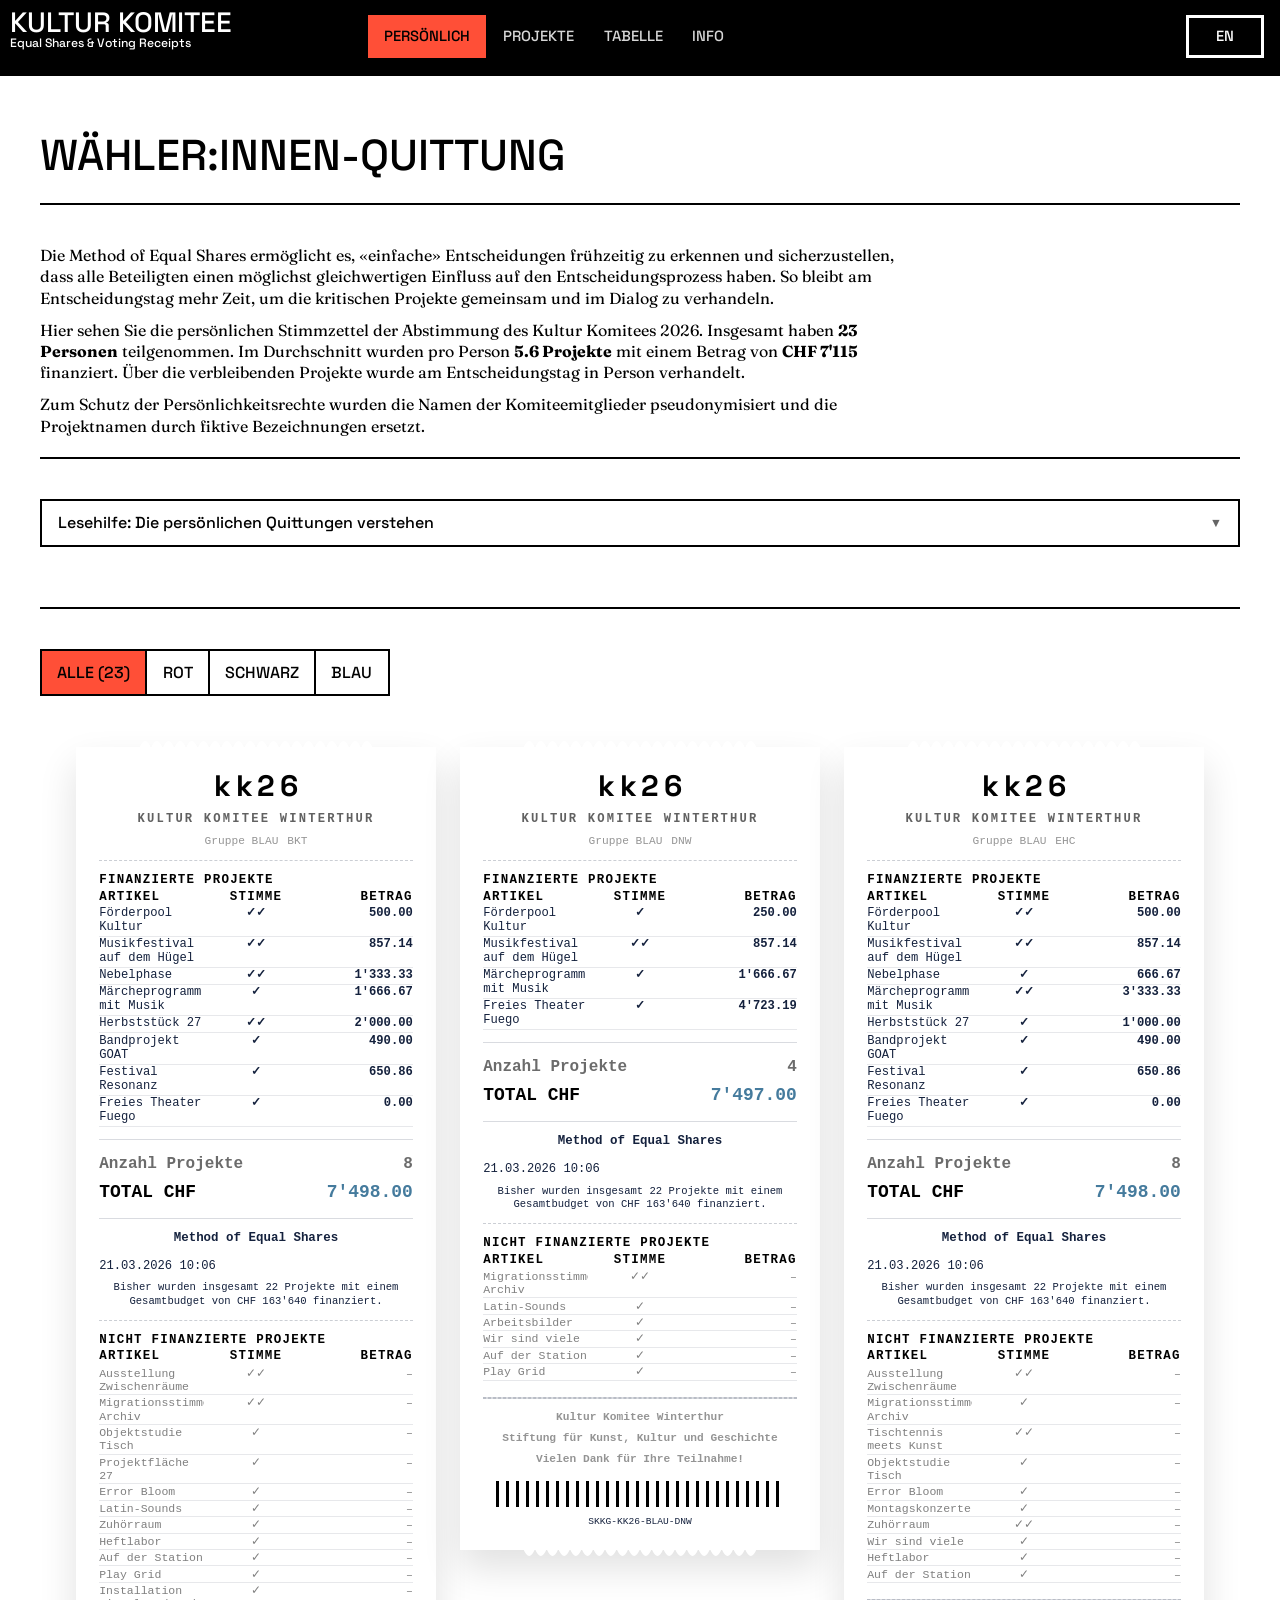
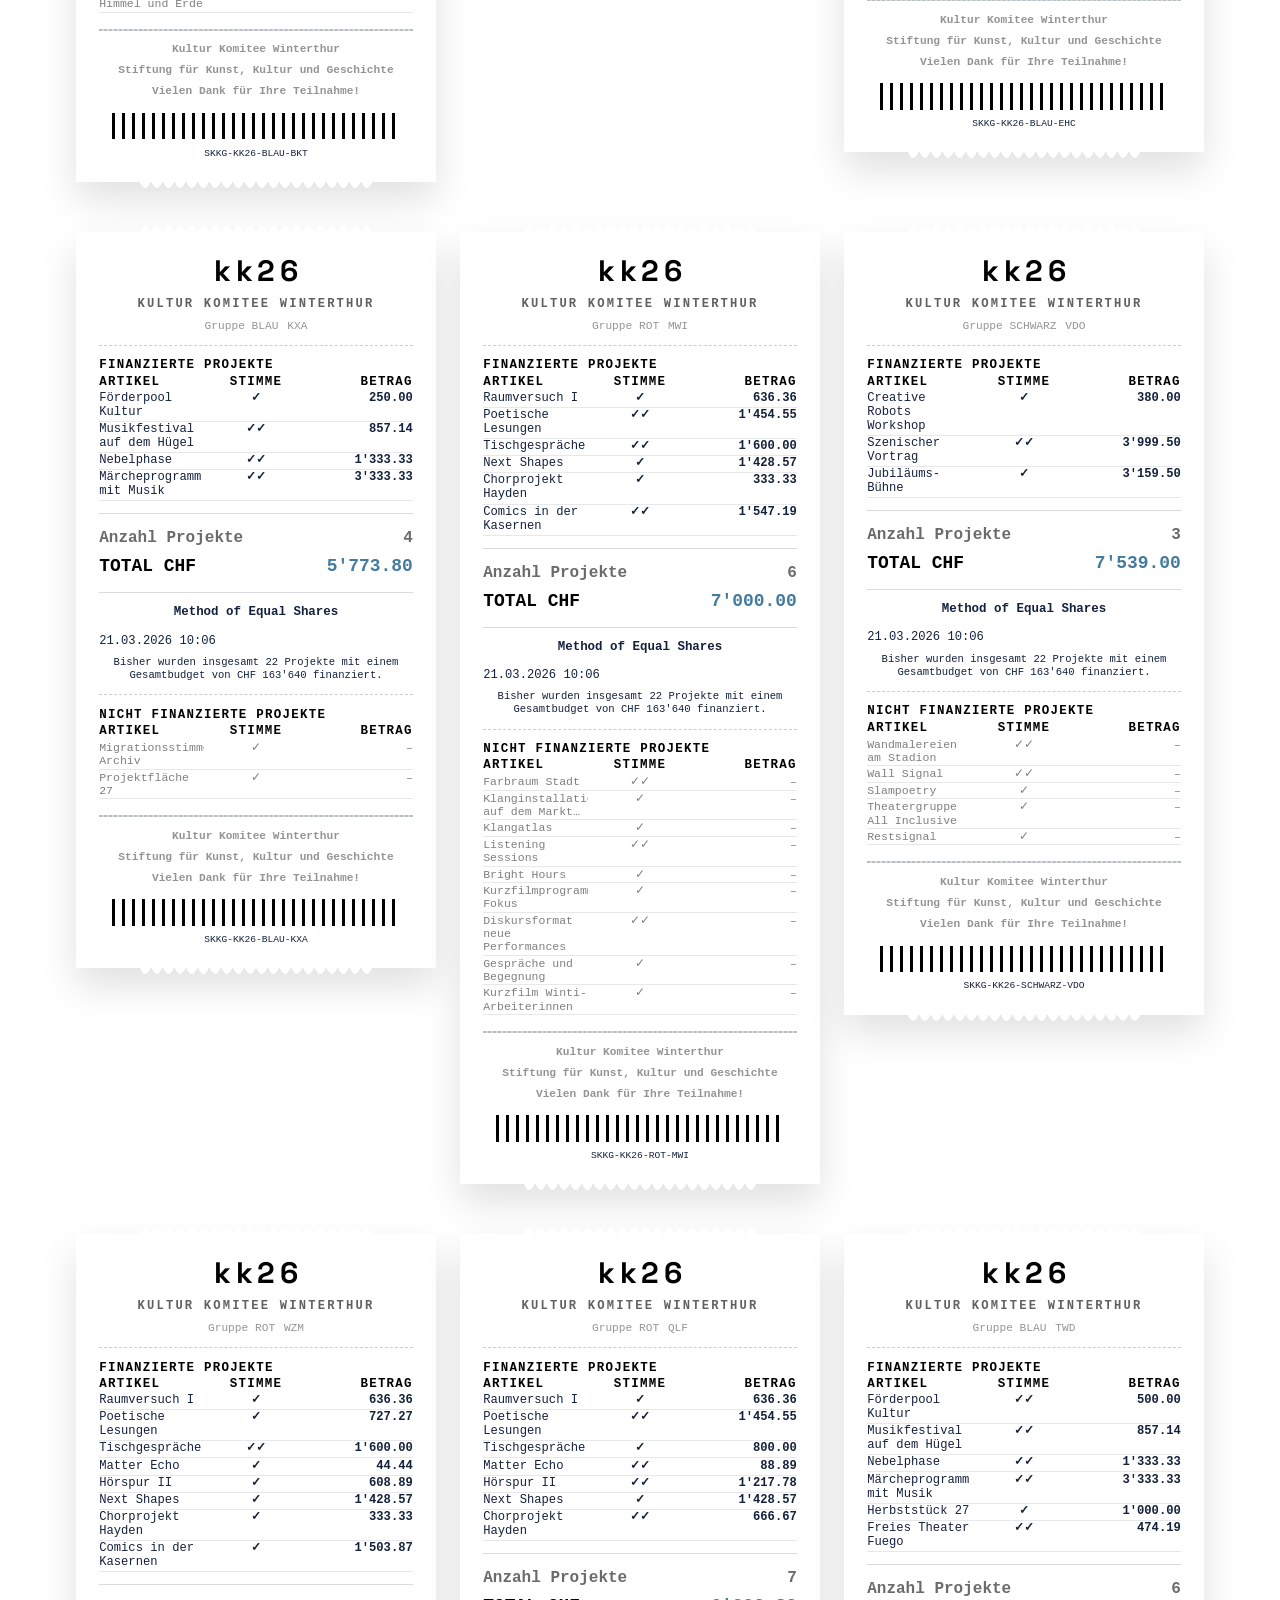
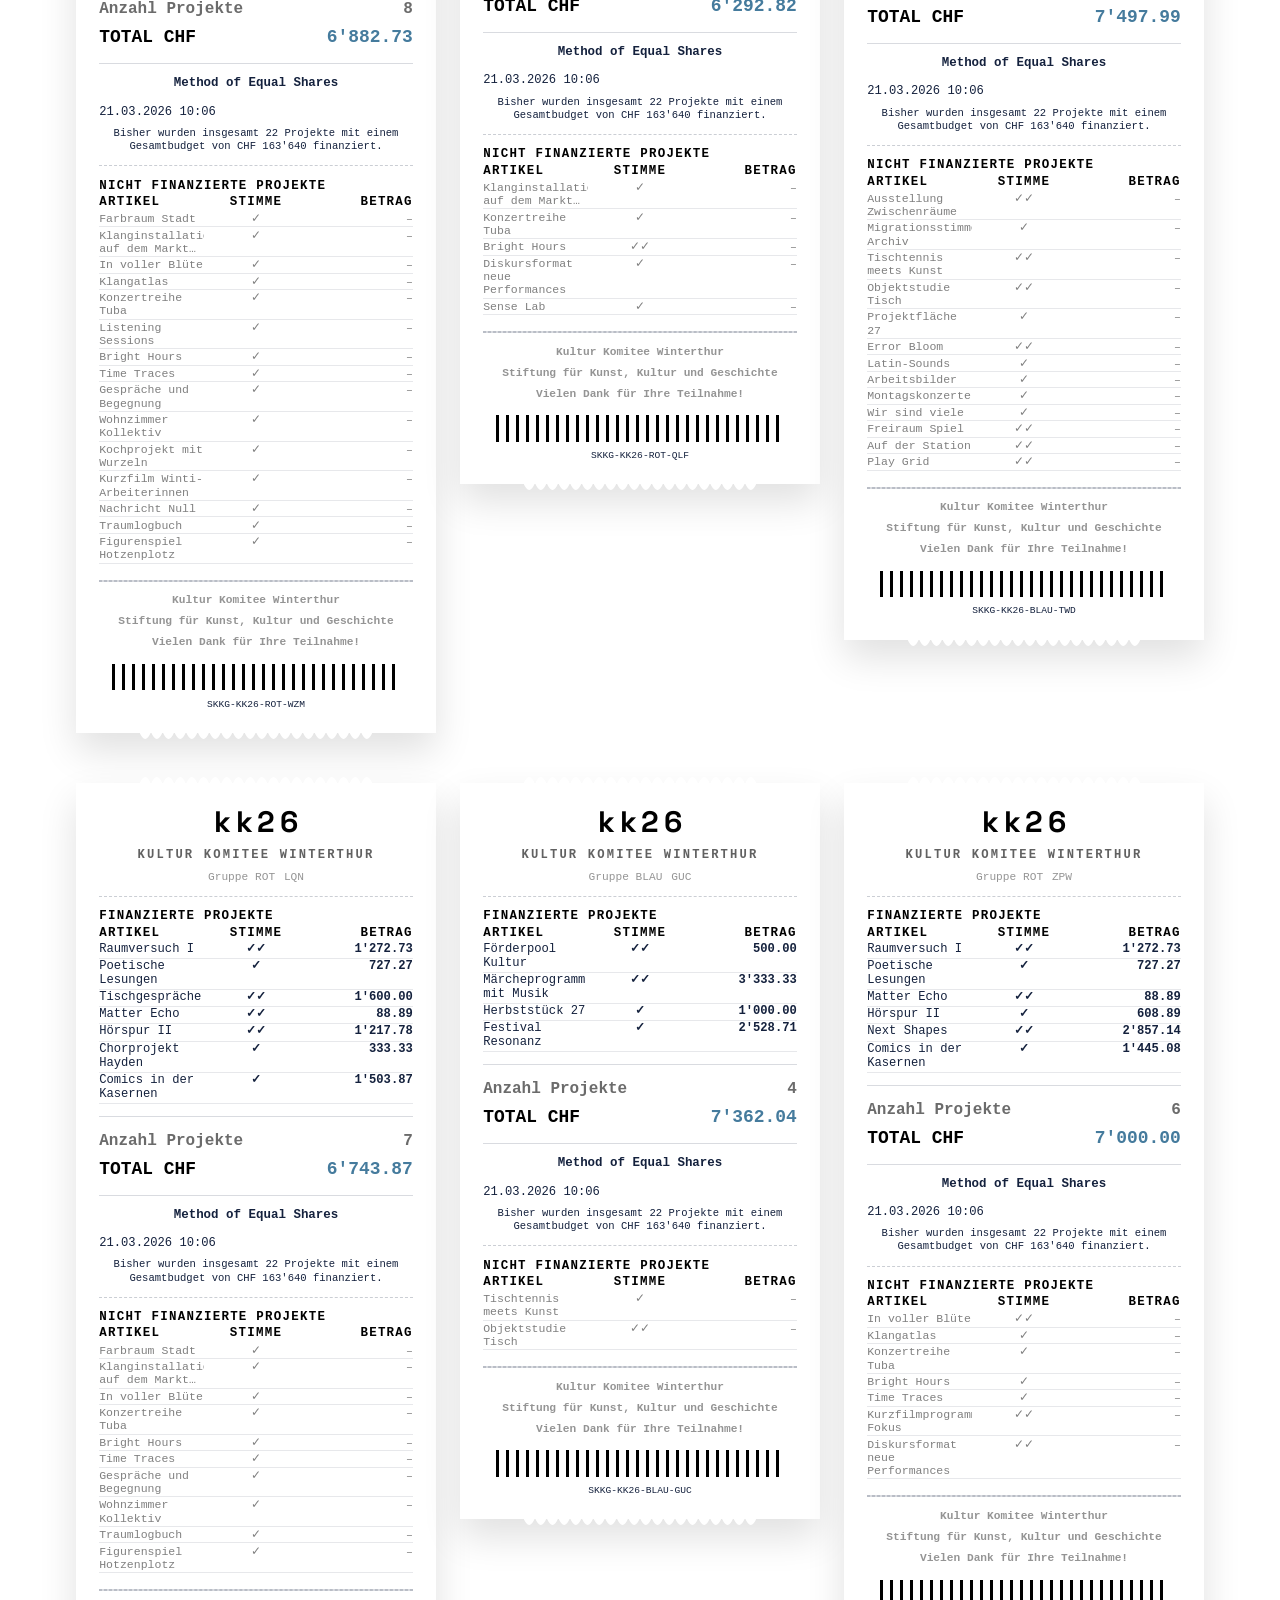
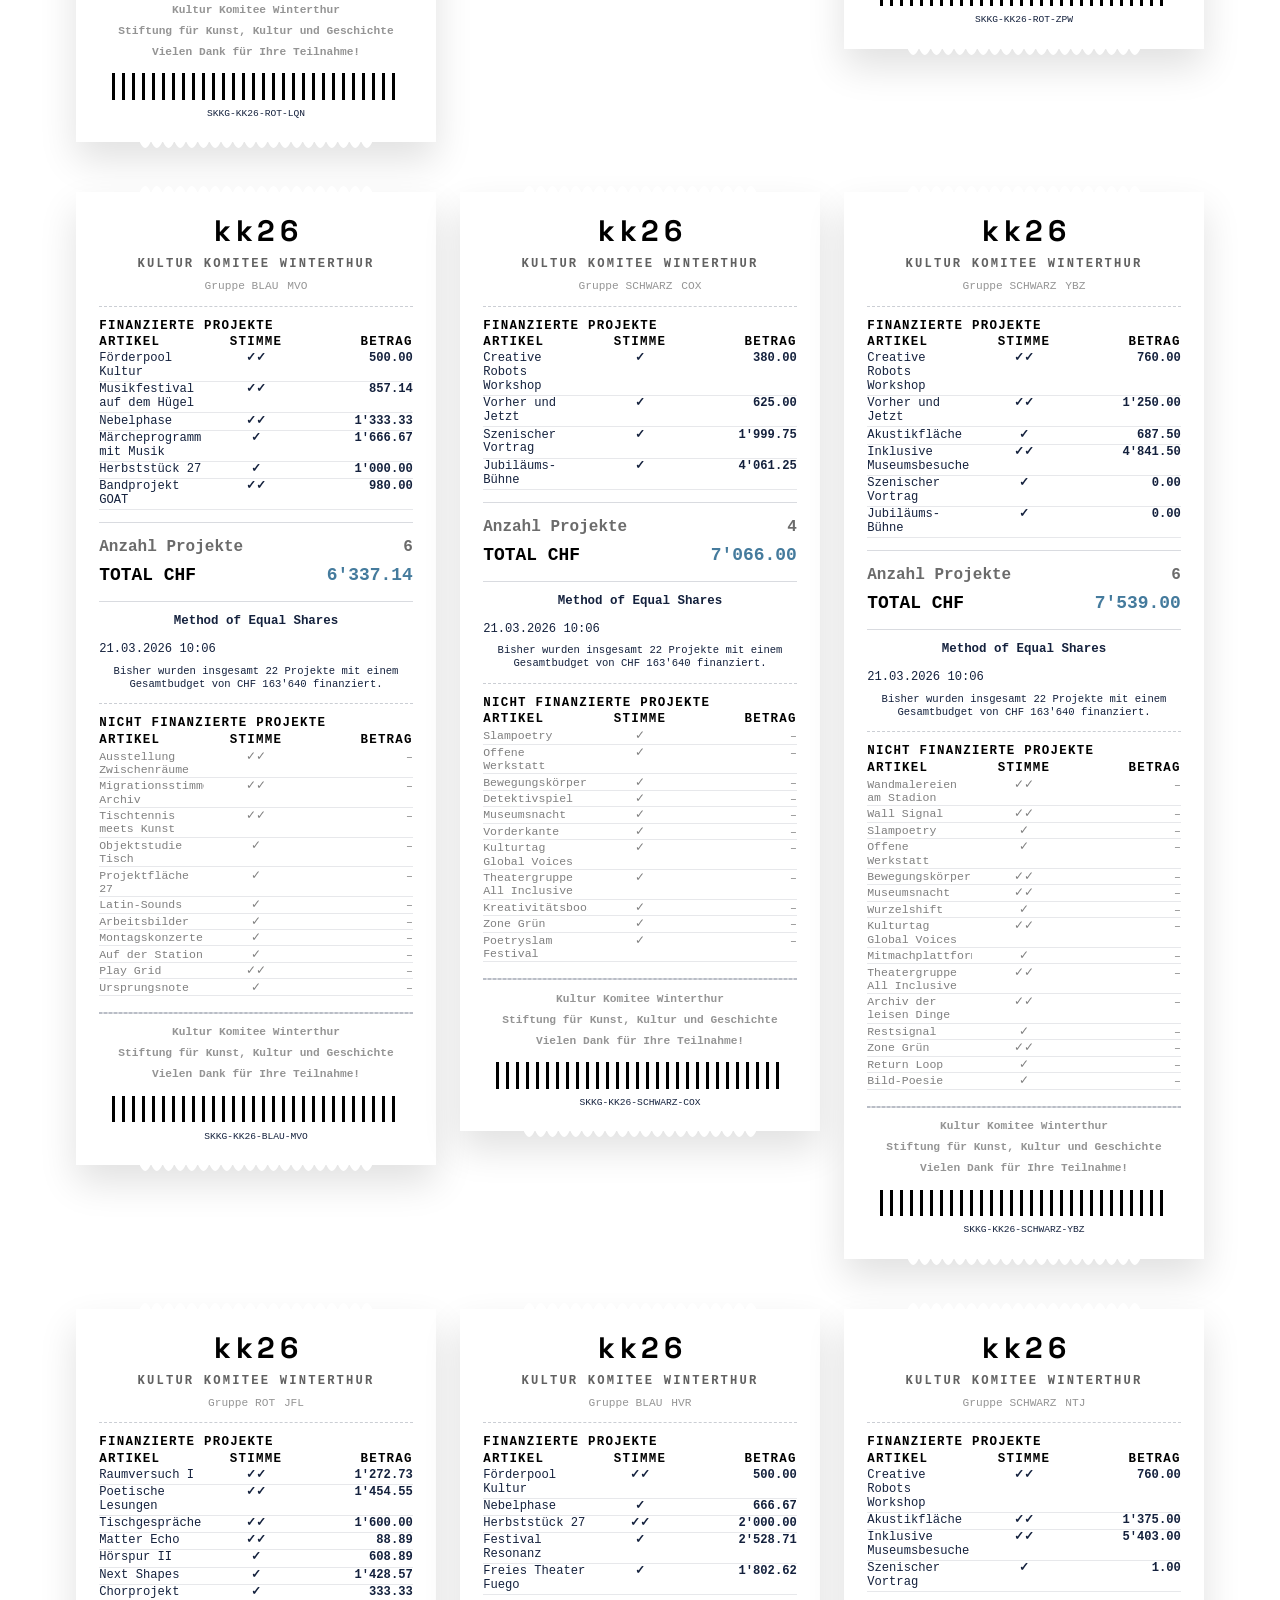
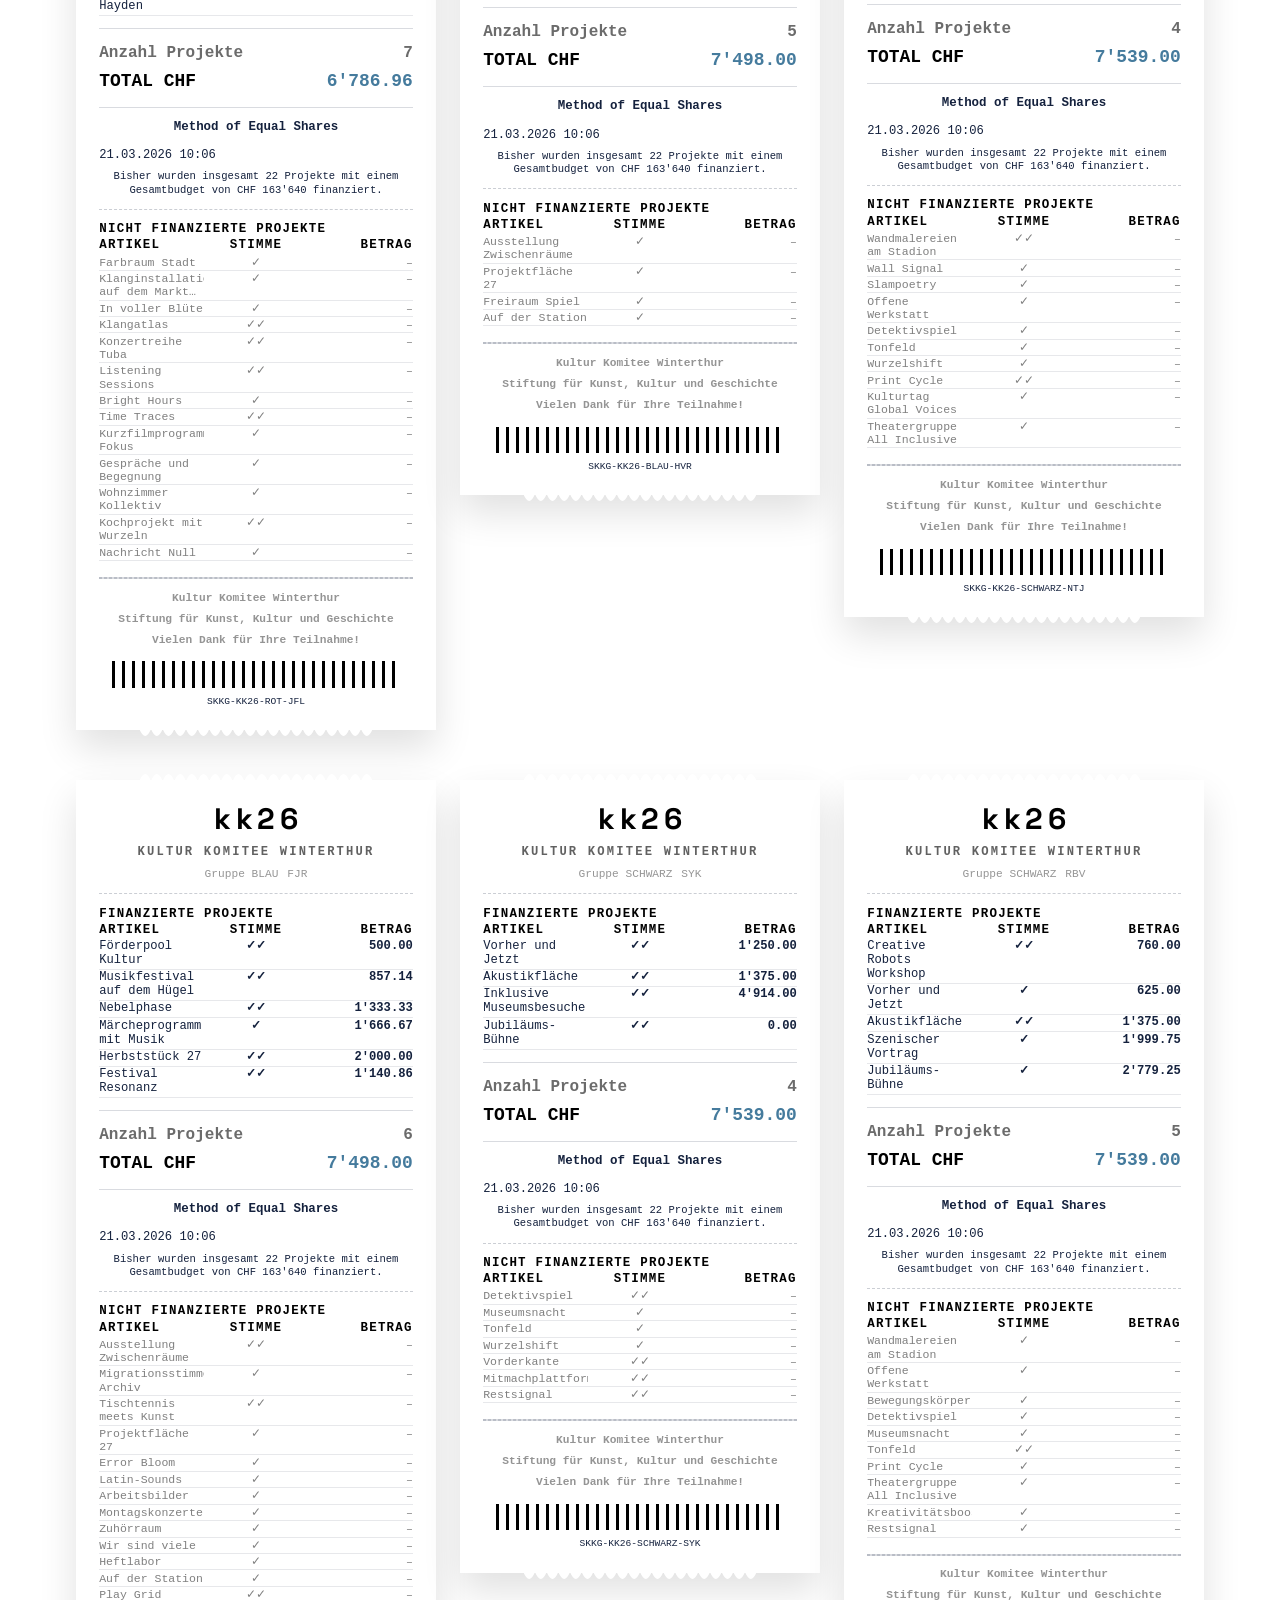
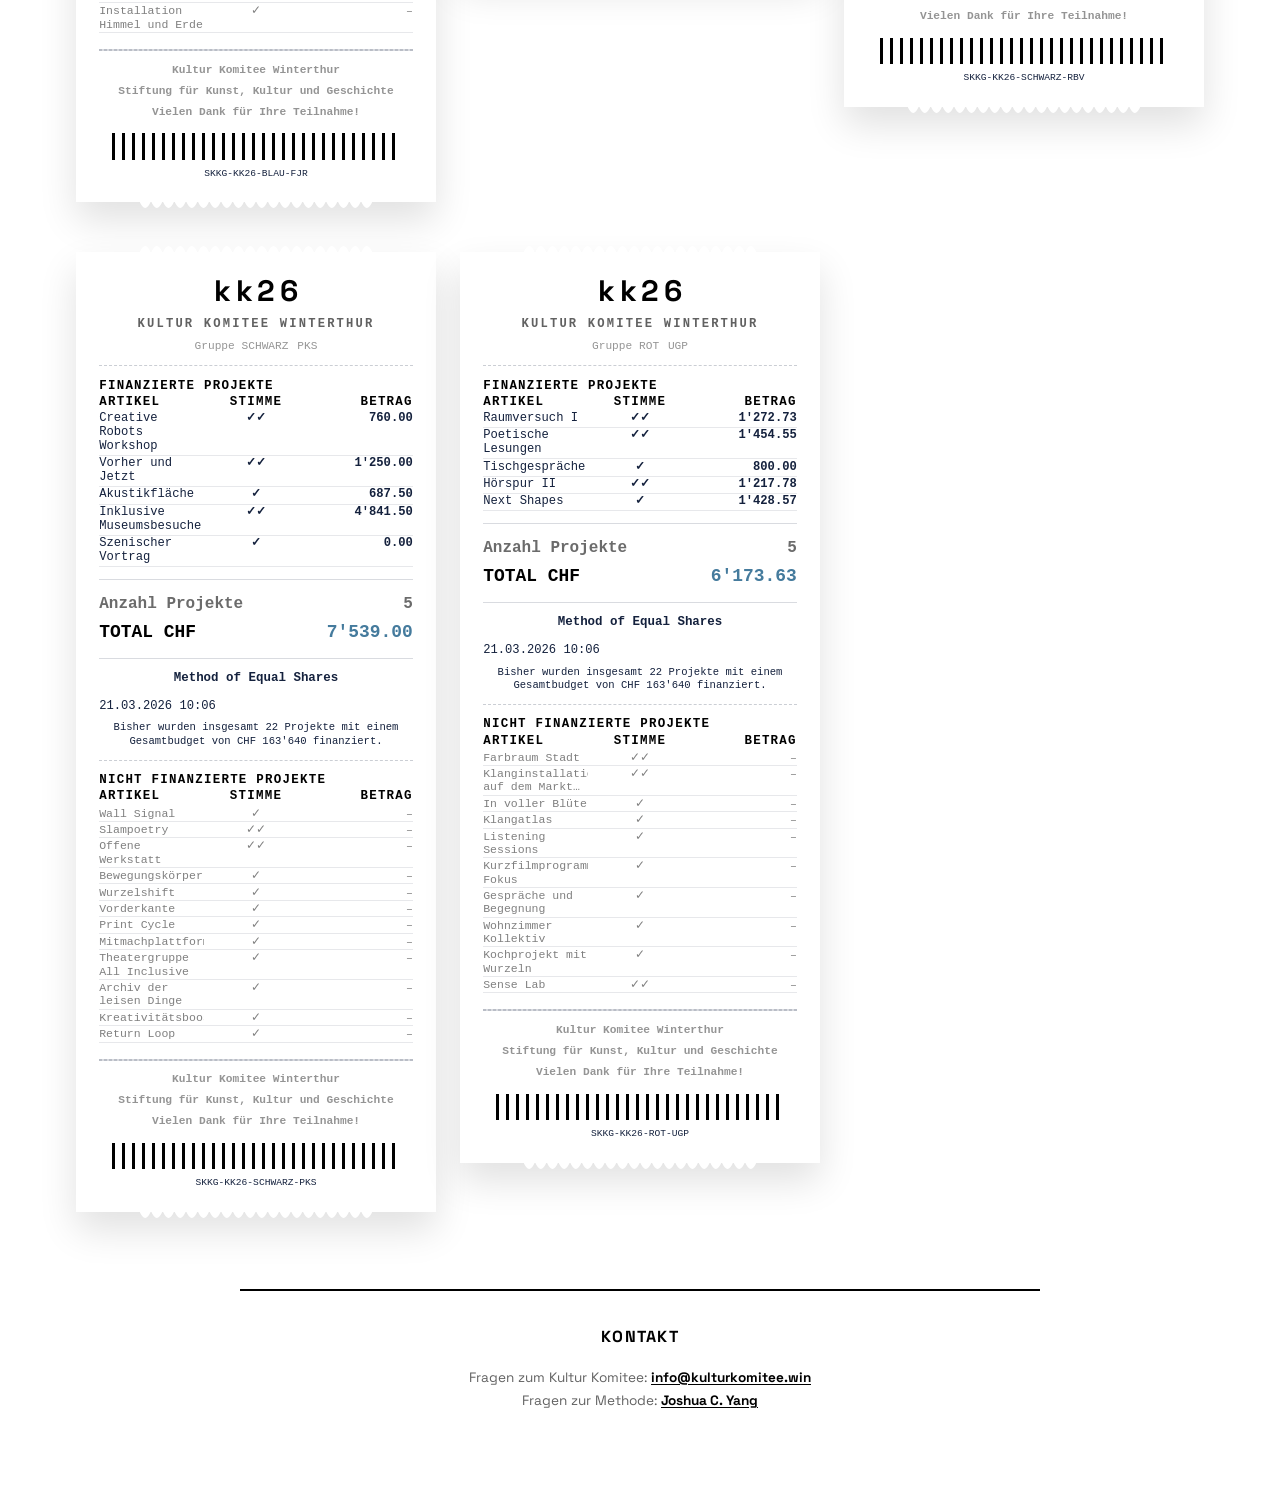
==== commit 2afbb95a: "Add bilingual KK26 receipt pages" ====
--- a/index.html
+++ b/index.html
@@ -13,6 +13,7 @@
     <link rel="stylesheet" href="assets/css/common.css">
     <script src="assets/js/theme.js"></script>
     <script>initTheme();</script>
+    <script src="assets/js/i18n.js"></script>
     <script src="assets/data/kk26-data.js?v=20260617-public-data-js"></script>
     <script src="assets/js/data-loader.js?v=20260617-public-data-js"></script>
     <style>
@@ -339,34 +340,6 @@
             margin: 0;
         }
 
-        .footer-contact a {
-            color: var(--text-secondary);
-            text-decoration: underline;
-            text-underline-offset: 0.18em;
-            font-weight: 700;
-        }
-
-        .footer-contact {
-            text-align: center;
-            margin: 4rem auto 2rem;
-            padding: 2rem;
-            border-top: 2px solid #000000;
-            max-width: 800px;
-            color: var(--text-dim);
-            font-size: 0.85rem;
-            line-height: 1.7;
-        }
-
-        .footer-contact h2 {
-            font-family: var(--font-mono);
-            color: var(--text-primary);
-            font-size: var(--fs-sm);
-            font-weight: 850;
-            text-transform: uppercase;
-            letter-spacing: 0.08em;
-            margin-bottom: var(--spacing-sm);
-        }
-
         @media (max-width: 850px) {
             .receipts-grid {
                 grid-template-columns: minmax(0, calc(100vw - 2rem));
@@ -462,61 +435,62 @@
     </style>
 </head>
 
-<body>
+<body data-i18n-title="receipts.title">
     <button class="theme-toggle" onclick="toggleTheme()" title="Design umschalten">
         <span class="icon-moon">🌙</span>
         <span class="icon-sun" style="display: none;">☀️</span>
     </button>
     <nav class="nav-toggle">
-        <a href="index.html" class="nav-link active">Persönlich</a>
-        <a href="projects.html" class="nav-link">Projekte</a>
-        <a href="outcomes.html" class="nav-link">Outcome-Tabelle</a>
-        <a href="info.html" class="nav-link">Info</a>
+        <a href="index.html" class="nav-link active" data-i18n="common.nav.personal">Persönlich</a>
+        <a href="projects.html" class="nav-link" data-i18n="common.nav.projects">Projekte</a>
+        <a href="outcomes.html" class="nav-link" data-i18n="common.nav.outcomes">Tabelle</a>
+        <a href="info.html" class="nav-link" data-i18n="common.nav.info">Info</a>
+        <button type="button" class="nav-link language-switch" data-language-switch>EN</button>
     </nav>
     <div class="page-header">
-        <div class="brand-logo">
+        <a href="https://kulturkomitee.win/how-to/" class="brand-logo" aria-label="Zurück zur Kultur Komitee Website" data-i18n-attr="aria-label:common.brand.backAria">
             <span class="brand-logo-title">KULTUR KOMITEE</span>
             <span class="brand-logo-subtitle">Equal Shares &amp; Voting Receipts</span>
-        </div>
-        <h1>WÄHLER:INNEN-QUITTUNG</h1>
+        </a>
+        <h1 data-i18n="receipts.h1">WÄHLER:INNEN-QUITTUNG</h1>
     </div>
 
     <div class="intro-section">
         <div id="intro-text">
-            <p>Laden der Daten...</p>
+            <p data-i18n="common.loading">Laden der Daten...</p>
         </div>
 
         <details class="intro-dropdown receipts-info" id="tech-info">
-            <summary id="info">Lesehilfe: Die persönlichen Quittungen verstehen</summary>
+            <summary id="info" data-i18n="receipts.help.summary">Lesehilfe: Die persönlichen Quittungen verstehen</summary>
             <div class="dropdown-content">
                 <div class="tech-grid single-column">
                     <div class="tech-item highlight-step">
-                        <h4>Budget</h4>
-                        <p>Jede Person startete mit demselben <strong>Budget</strong> (z.B. 7'000 CHF). Dieses Geld wird nur für Projekte ausgegeben, die Sie mit <strong>Ja</strong> oder <strong>Eher Ja</strong> unterstützt haben.</p>
-                    </div>
-                    <div class="tech-item highlight-step">
-                        <h4>Betrag (Ihr Beitrag pro Projekt)</h4>
-                        <p>Der <strong>Betrag</strong> zeigt, wie viel Sie für jedes finanzierte Projekt bezahlt haben. Dieser Betrag zeigt <strong>nicht</strong>, wie sehr Sie ein Projekt mögen. Die Höhe hängt von der Berechnung ab: Sie zahlen <strong>weniger</strong>, wenn viele andere Personen das Projekt unterstützen. Sie zahlen <strong>mehr</strong>, wenn Sie eine:r der wenigen sind, die noch Budget übrig haben.</p>
-                    </div>
-                    <div class="tech-item highlight-step">
-                        <h4>Stimme (Ihre Bewertung)</h4>
-                        <p>Die <strong>Stimme</strong> zeigt Ihre ursprüngliche Bewertung: <strong>Ja</strong> = 2 Punkte, <strong>Eher Ja</strong> = 1 Punkt. Dies ist das, was Sie tatsächlich gewählt haben, nicht der Betrag.</p>
-                    </div>
-                    <div class="tech-item highlight-step">
-                        <h4>Projekte finanziert</h4>
-                        <p>Die Anzahl Ihrer unterstützten Projekte, die finanziert wurden. Nicht alle werden finanziert. Dies hängt davon ab, ob genug gemeinsames Budget da war.</p>
-                    </div>
-                    <div class="tech-item highlight-step">
-                        <h4>Ausgegeben</h4>
-                        <p>Die Summe aller Beträge, die Sie für finanzierte Projekte bezahlt haben.</p>
-                    </div>
-                    <div class="tech-item highlight-step">
-                        <h4>Nicht finanzierte Projekte</h4>
-                        <p>Projekte, die Sie unterstützt haben, die aber nicht finanziert wurden. Entweder reichte das gemeinsame Budget nicht aus, oder das Gruppenbudget war bereits aufgebraucht.</p>
-                    </div>
-                    <div class="tech-item highlight-step">
-                        <h4>Mehr erfahren</h4>
-                        <p>Ausführliche Informationen zum Method of Equal Shares Verfahren finden Sie auf <a href="https://equalshares.net/de/explanation/" target="_blank" rel="noopener noreferrer">equalshares.net/de/explanation</a>.</p>
+                        <h4 data-i18n="receipts.help.budget.title">Budget</h4>
+                        <p data-i18n-html="receipts.help.budget.body">Jede Person startete mit demselben <strong>Budget</strong> (z.B. 7'000 CHF). Dieses Geld wird nur für Projekte ausgegeben, die Sie mit <strong>Ja</strong> oder <strong>Eher Ja</strong> unterstützt haben.</p>
+                    </div>
+                    <div class="tech-item highlight-step">
+                        <h4 data-i18n="receipts.help.amount.title">Betrag (Ihr Beitrag pro Projekt)</h4>
+                        <p data-i18n-html="receipts.help.amount.body">Der <strong>Betrag</strong> zeigt, wie viel Sie für jedes finanzierte Projekt bezahlt haben. Dieser Betrag zeigt <strong>nicht</strong>, wie sehr Sie ein Projekt mögen. Die Höhe hängt von der Berechnung ab: Sie zahlen <strong>weniger</strong>, wenn viele andere Personen das Projekt unterstützen. Sie zahlen <strong>mehr</strong>, wenn Sie eine:r der wenigen sind, die noch Budget übrig haben.</p>
+                    </div>
+                    <div class="tech-item highlight-step">
+                        <h4 data-i18n="receipts.help.vote.title">Stimme (Ihre Bewertung)</h4>
+                        <p data-i18n-html="receipts.help.vote.body">Die <strong>Stimme</strong> zeigt Ihre ursprüngliche Bewertung: <strong>Ja</strong> = 2 Punkte, <strong>Eher Ja</strong> = 1 Punkt. Dies ist das, was Sie tatsächlich gewählt haben, nicht der Betrag.</p>
+                    </div>
+                    <div class="tech-item highlight-step">
+                        <h4 data-i18n="receipts.help.funded.title">Projekte finanziert</h4>
+                        <p data-i18n-html="receipts.help.funded.body">Die Anzahl Ihrer unterstützten Projekte, die finanziert wurden. Nicht alle werden finanziert. Dies hängt davon ab, ob genug gemeinsames Budget da war.</p>
+                    </div>
+                    <div class="tech-item highlight-step">
+                        <h4 data-i18n="receipts.help.spent.title">Ausgegeben</h4>
+                        <p data-i18n-html="receipts.help.spent.body">Die Summe aller Beträge, die Sie für finanzierte Projekte bezahlt haben.</p>
+                    </div>
+                    <div class="tech-item highlight-step">
+                        <h4 data-i18n="receipts.help.unfunded.title">Nicht finanzierte Projekte</h4>
+                        <p data-i18n-html="receipts.help.unfunded.body">Projekte, die Sie unterstützt haben, die aber nicht finanziert wurden. Entweder reichte das gemeinsame Budget nicht aus, oder das Gruppenbudget war bereits aufgebraucht.</p>
+                    </div>
+                    <div class="tech-item highlight-step">
+                        <h4 data-i18n="receipts.help.more.title">Mehr erfahren</h4>
+                        <p data-i18n-html="receipts.help.more.body">Ausführliche Informationen zum Method of Equal Shares Verfahren finden Sie auf <a href="https://equalshares.net/de/explanation/" target="_blank" rel="noopener noreferrer">equalshares.net/de/explanation</a>.</p>
                     </div>
                 </div>
             </div>
@@ -524,7 +498,7 @@
     </div>
 
     <div class="filter-bar" id="filter-bar" style="display:none;">
-        <button class="filter-btn active" data-group="ALL" onclick="filterReceipts('ALL')">ALLE</button>
+        <button class="filter-btn active" data-group="ALL" onclick="filterReceipts('ALL')" data-i18n="filters.all">ALLE</button>
         <button class="filter-btn" data-group="ROT" onclick="filterReceipts('ROT')">ROT</button>
         <button class="filter-btn" data-group="SCHWARZ" onclick="filterReceipts('SCHWARZ')">SCHWARZ</button>
         <button class="filter-btn" data-group="BLAU" onclick="filterReceipts('BLAU')">BLAU</button>
@@ -535,9 +509,9 @@
     </div>
 
     <footer class="footer-contact">
-        <h2>Contact</h2>
-        <p>Fragen zur Methode: Joshua Yang</p>
-        <p>Fragen zum Kultur Komitee: <a href="mailto:info@kulturkomitee.win">info@kulturkomitee.win</a></p>
+        <h2 data-i18n="common.footer.heading">Kontakt</h2>
+        <p data-i18n-html="common.footer.kk">Fragen zum Kultur Komitee: <a href="mailto:info@kulturkomitee.win">info@kulturkomitee.win</a></p>
+        <p data-i18n-html="common.footer.method">Fragen zur Methode: <a href="https://joshuacyang.com" target="_blank" rel="noopener noreferrer">Joshua C. Yang</a></p>
     </footer>
     <script src="assets/js/receipts.js"></script>
 </body>
--- a/assets/css/common.css
+++ b/assets/css/common.css
@@ -119,11 +119,9 @@
 @keyframes fadeIn {
     from {
         opacity: 0;
-        transform: translateY(10px);
     }
     to {
         opacity: 1;
-        transform: translateY(0);
     }
 }
 
@@ -140,6 +138,35 @@
 .footer-contact {
     width: min(100%, 1200px);
     max-width: calc(100vw - 2rem);
+}
+
+.footer-contact {
+    text-align: center;
+    margin: 4rem auto 2rem;
+    padding: 2rem;
+    border-top: 2px solid #000000;
+    max-width: 800px;
+    color: var(--text-dim);
+    font-family: var(--font-main);
+    font-size: 0.85rem;
+    line-height: 1.7;
+}
+
+.footer-contact h2 {
+    font-family: var(--font-mono);
+    color: var(--text-primary);
+    font-size: var(--fs-sm);
+    font-weight: 850;
+    text-transform: uppercase;
+    letter-spacing: 0.08em;
+    margin-bottom: var(--spacing-sm);
+}
+
+.footer-contact a {
+    color: var(--text-secondary);
+    text-decoration: underline;
+    text-underline-offset: 0.18em;
+    font-weight: 700;
 }
 
 /* Navigation */
@@ -161,6 +188,9 @@
 }
 
 .nav-link {
+    display: inline-flex;
+    align-items: center;
+    justify-content: center;
     text-decoration: none;
     font-family: var(--font-main);
     font-size: 0.92rem;
@@ -174,6 +204,7 @@
     letter-spacing: 0;
     white-space: nowrap;
     text-transform: uppercase;
+    height: 2.65rem;
 }
 
 .nav-link:hover {
@@ -185,6 +216,43 @@
     color: #000000;
     background: var(--accent-red);
     border-color: var(--accent-red);
+}
+
+.language-switch {
+    appearance: none;
+    background: transparent;
+    cursor: pointer;
+    margin-left: auto;
+}
+
+.language-switch.nav-link {
+    color: #ffffff;
+    border-color: #ffffff;
+}
+
+.language-switch.nav-link:hover {
+    background: #ffffff;
+    color: #000000;
+}
+
+.nav-toggle > .nav-link:nth-child(1) {
+    width: 7.4rem;
+}
+
+.nav-toggle > .nav-link:nth-child(2) {
+    width: 6.5rem;
+}
+
+.nav-toggle > .nav-link:nth-child(3) {
+    width: 5.35rem;
+}
+
+.nav-toggle > .nav-link:nth-child(4) {
+    width: 4rem;
+}
+
+.nav-toggle > .language-switch {
+    width: 4.85rem;
 }
 
 /* Page Header */
@@ -227,7 +295,8 @@
     transform-origin: top left;
     text-align: left;
     max-width: 20rem;
-    pointer-events: none;
+    pointer-events: auto;
+    cursor: pointer;
 }
 
 .brand-logo-title {
@@ -682,7 +751,7 @@
         height: 7rem;
         justify-content: flex-start;
         align-items: flex-end;
-        gap: 0.25rem;
+        gap: 0;
         padding: 4.05rem 0.75rem 0.6rem;
         overflow-x: auto;
         scrollbar-width: none;
@@ -695,6 +764,32 @@
     .nav-link {
         font-size: 0.85rem;
         padding: 0.5rem 0.7rem;
+        height: 2.1rem;
+    }
+
+    .nav-toggle > .nav-link:nth-child(1) {
+        width: 6.2rem;
+    }
+
+    .nav-toggle > .nav-link:nth-child(2) {
+        width: 5.45rem;
+    }
+
+    .nav-toggle > .nav-link:nth-child(3) {
+        width: 4.8rem;
+    }
+
+    .nav-toggle > .nav-link:nth-child(4) {
+        width: 3.45rem;
+    }
+
+    .nav-toggle > .language-switch {
+        position: absolute;
+        top: 0.8rem;
+        right: 0.75rem;
+        z-index: 1;
+        width: 4.2rem;
+        margin-left: 0;
     }
 
     .filter-bar {
@@ -764,6 +859,29 @@
     .nav-link {
         font-size: 0.68rem;
         padding: 0.45rem 0.48rem;
+        height: 2rem;
+    }
+
+    .nav-toggle > .nav-link:nth-child(1) {
+        width: 5rem;
+    }
+
+    .nav-toggle > .nav-link:nth-child(2) {
+        width: 4.38rem;
+    }
+
+    .nav-toggle > .nav-link:nth-child(3) {
+        width: 3.9rem;
+    }
+
+    .nav-toggle > .nav-link:nth-child(4) {
+        width: 2.75rem;
+    }
+
+    .nav-toggle > .language-switch {
+        top: 0.72rem;
+        right: 0.75rem;
+        width: 3.38rem;
     }
 
     .intro-dropdown {
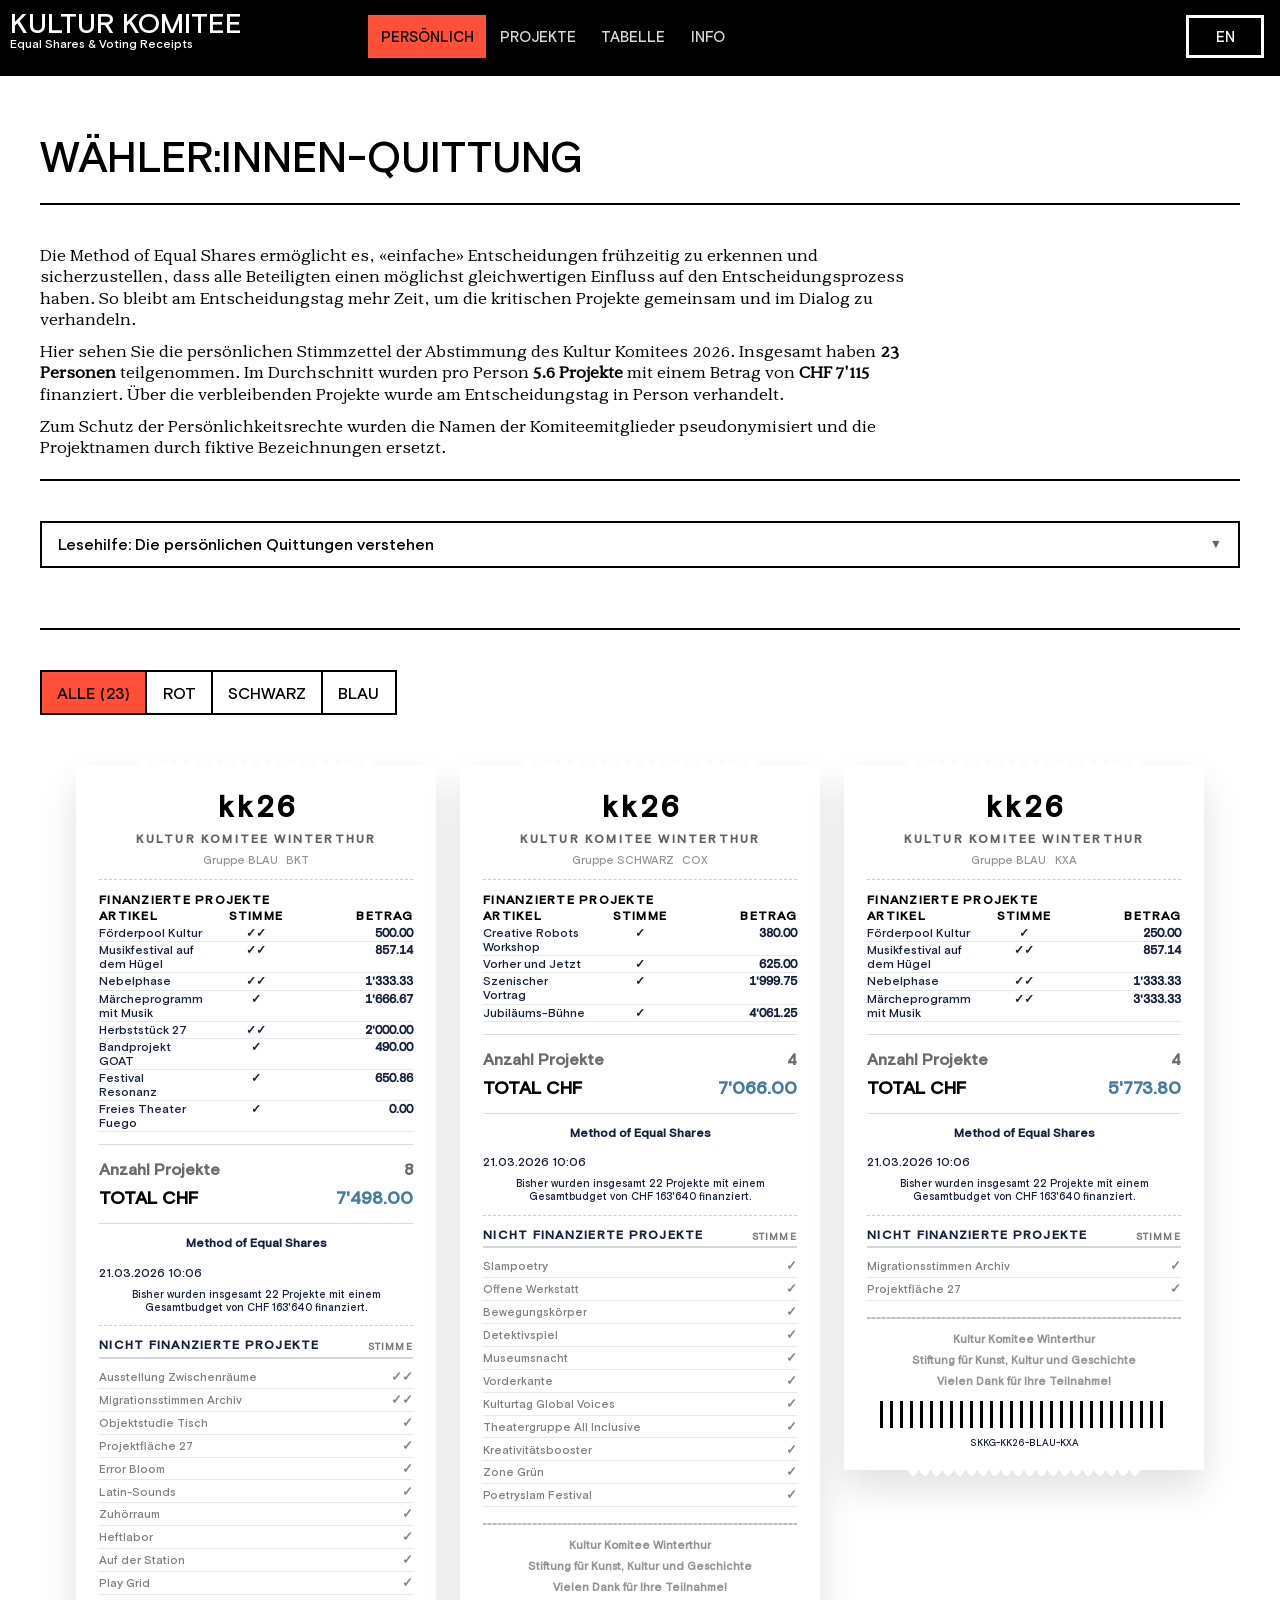
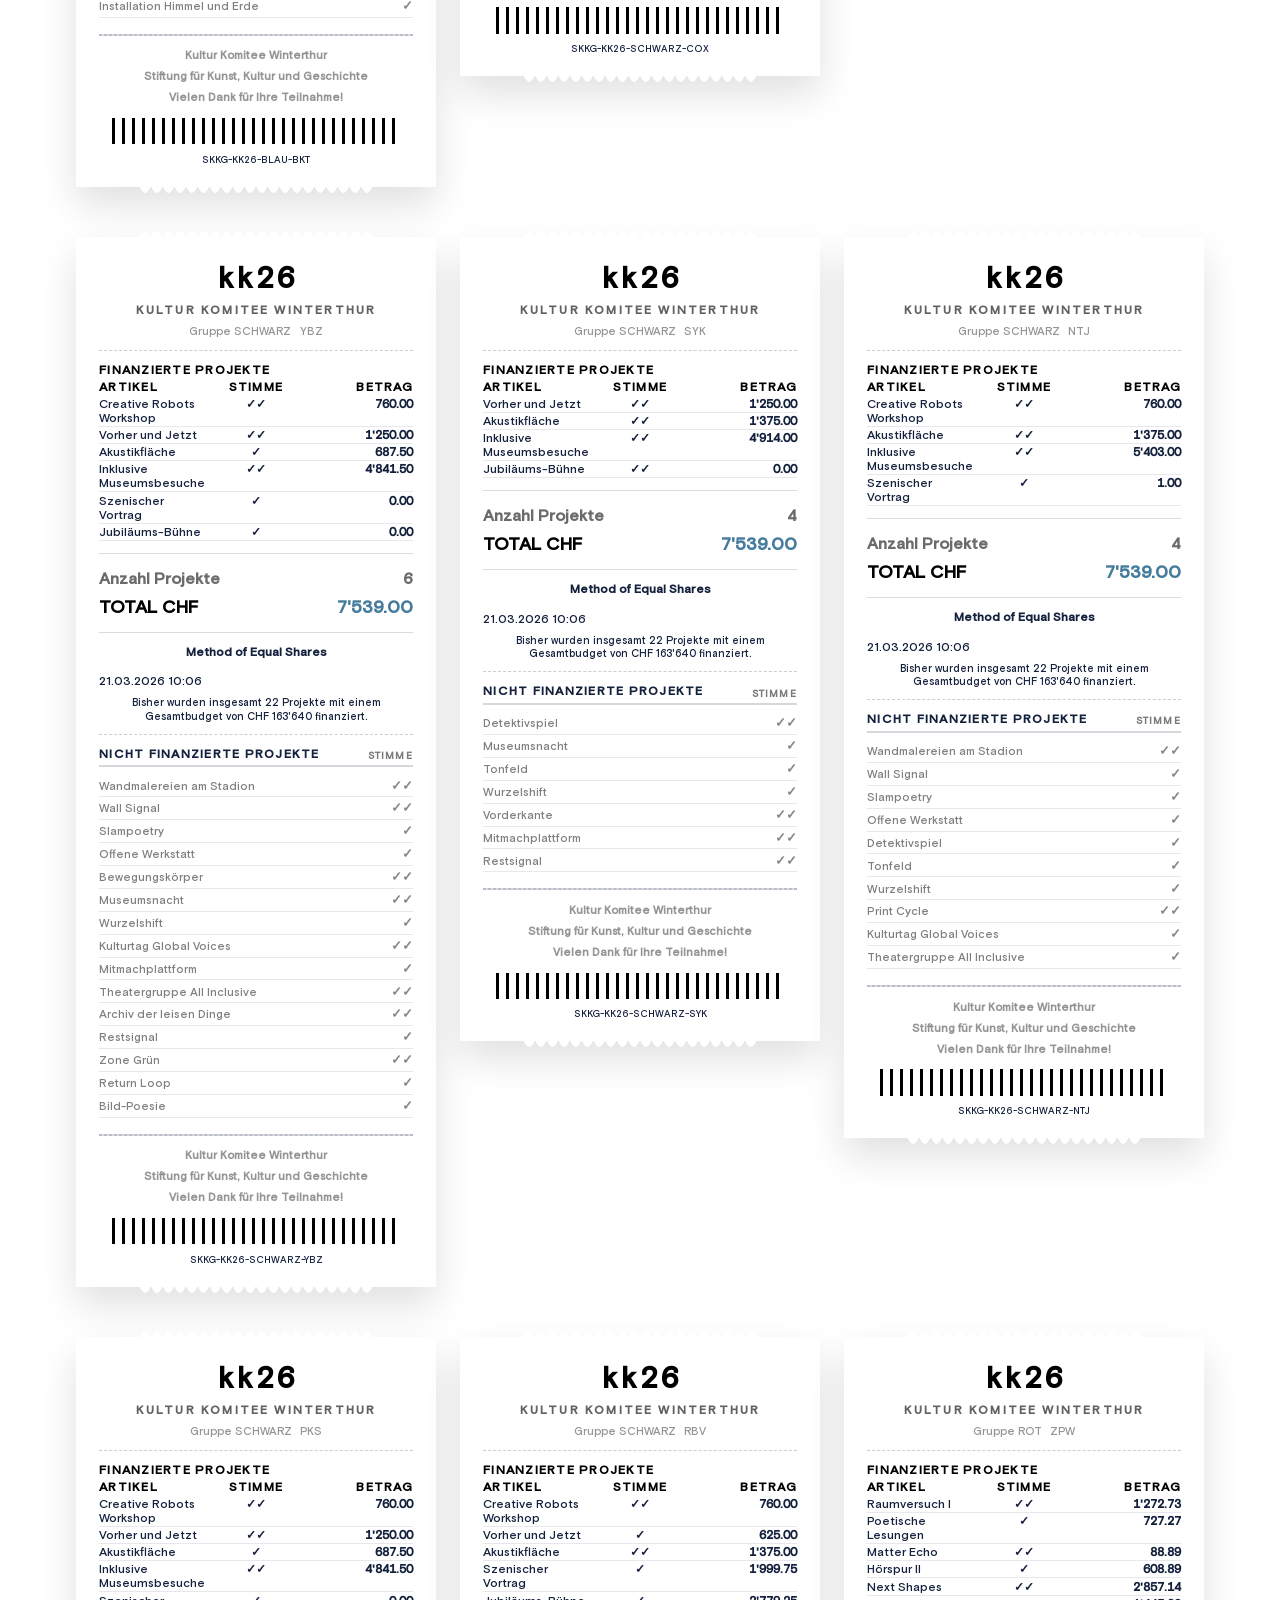
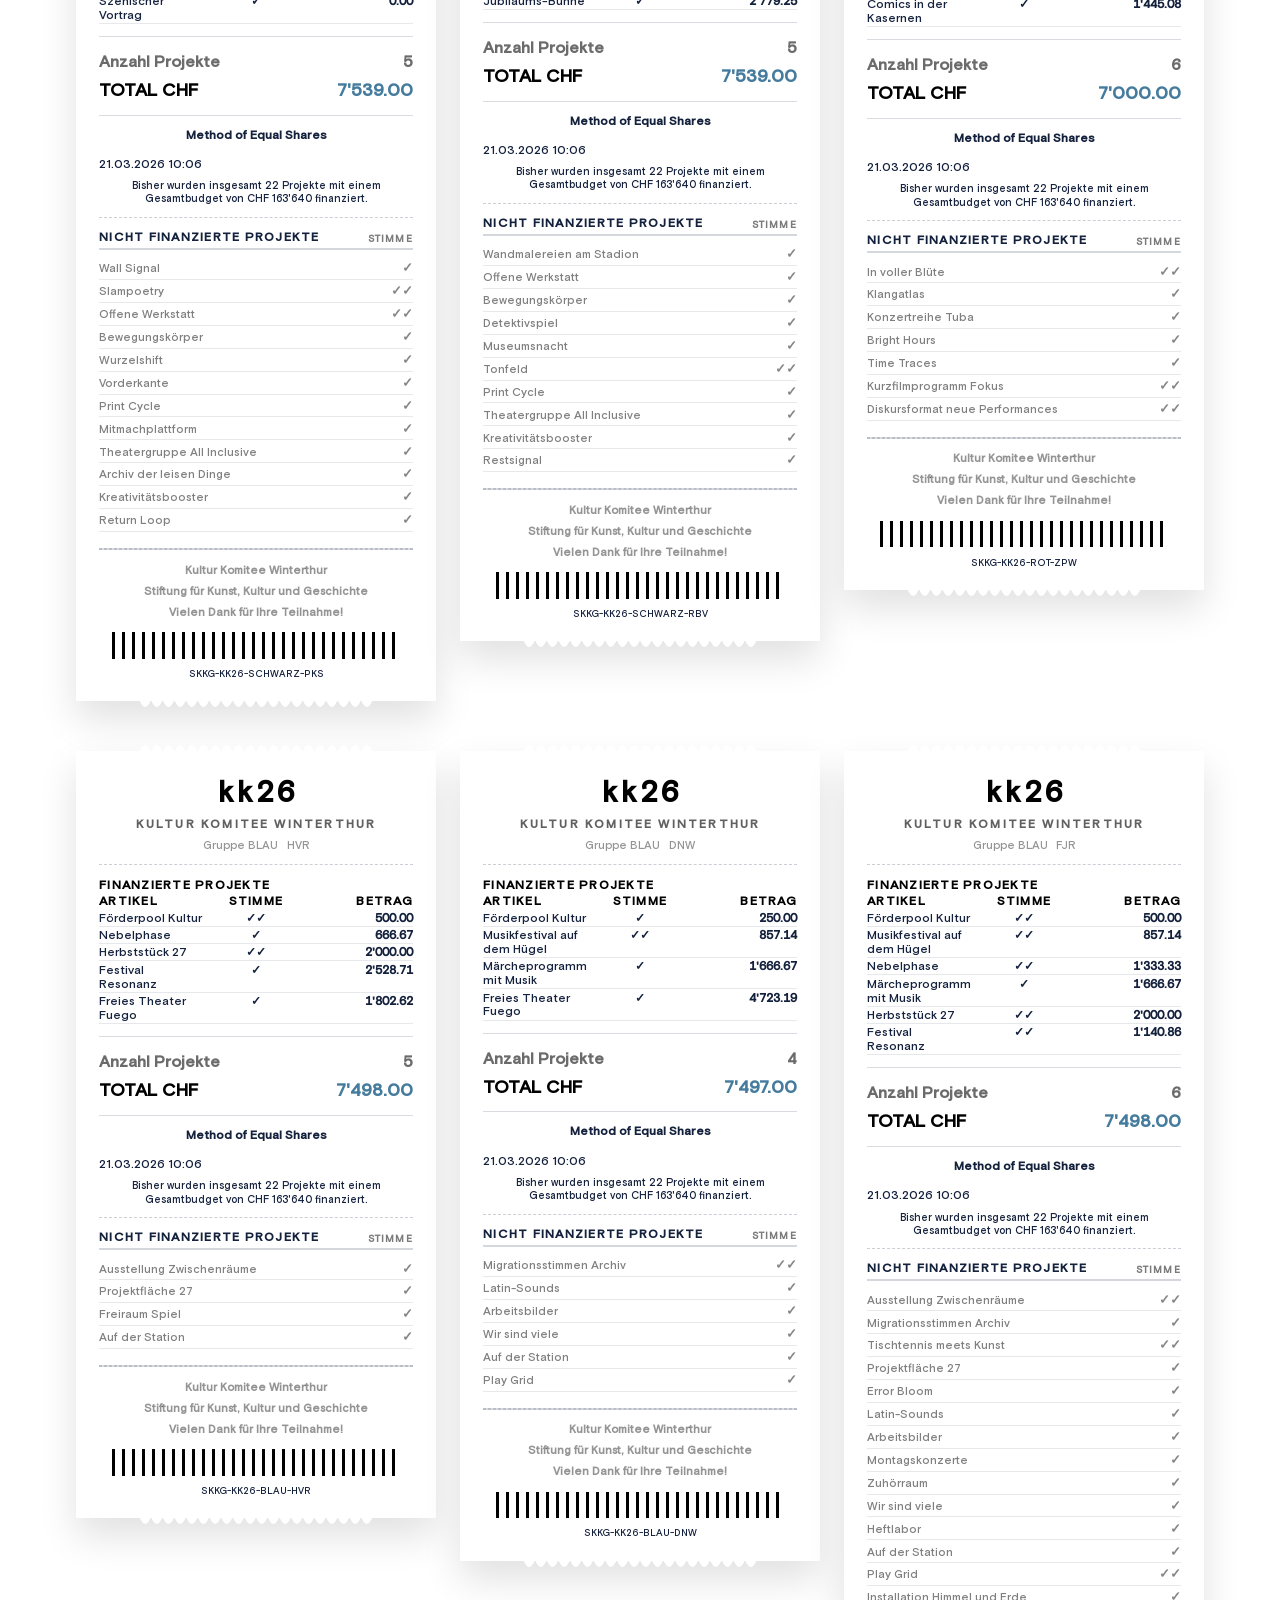
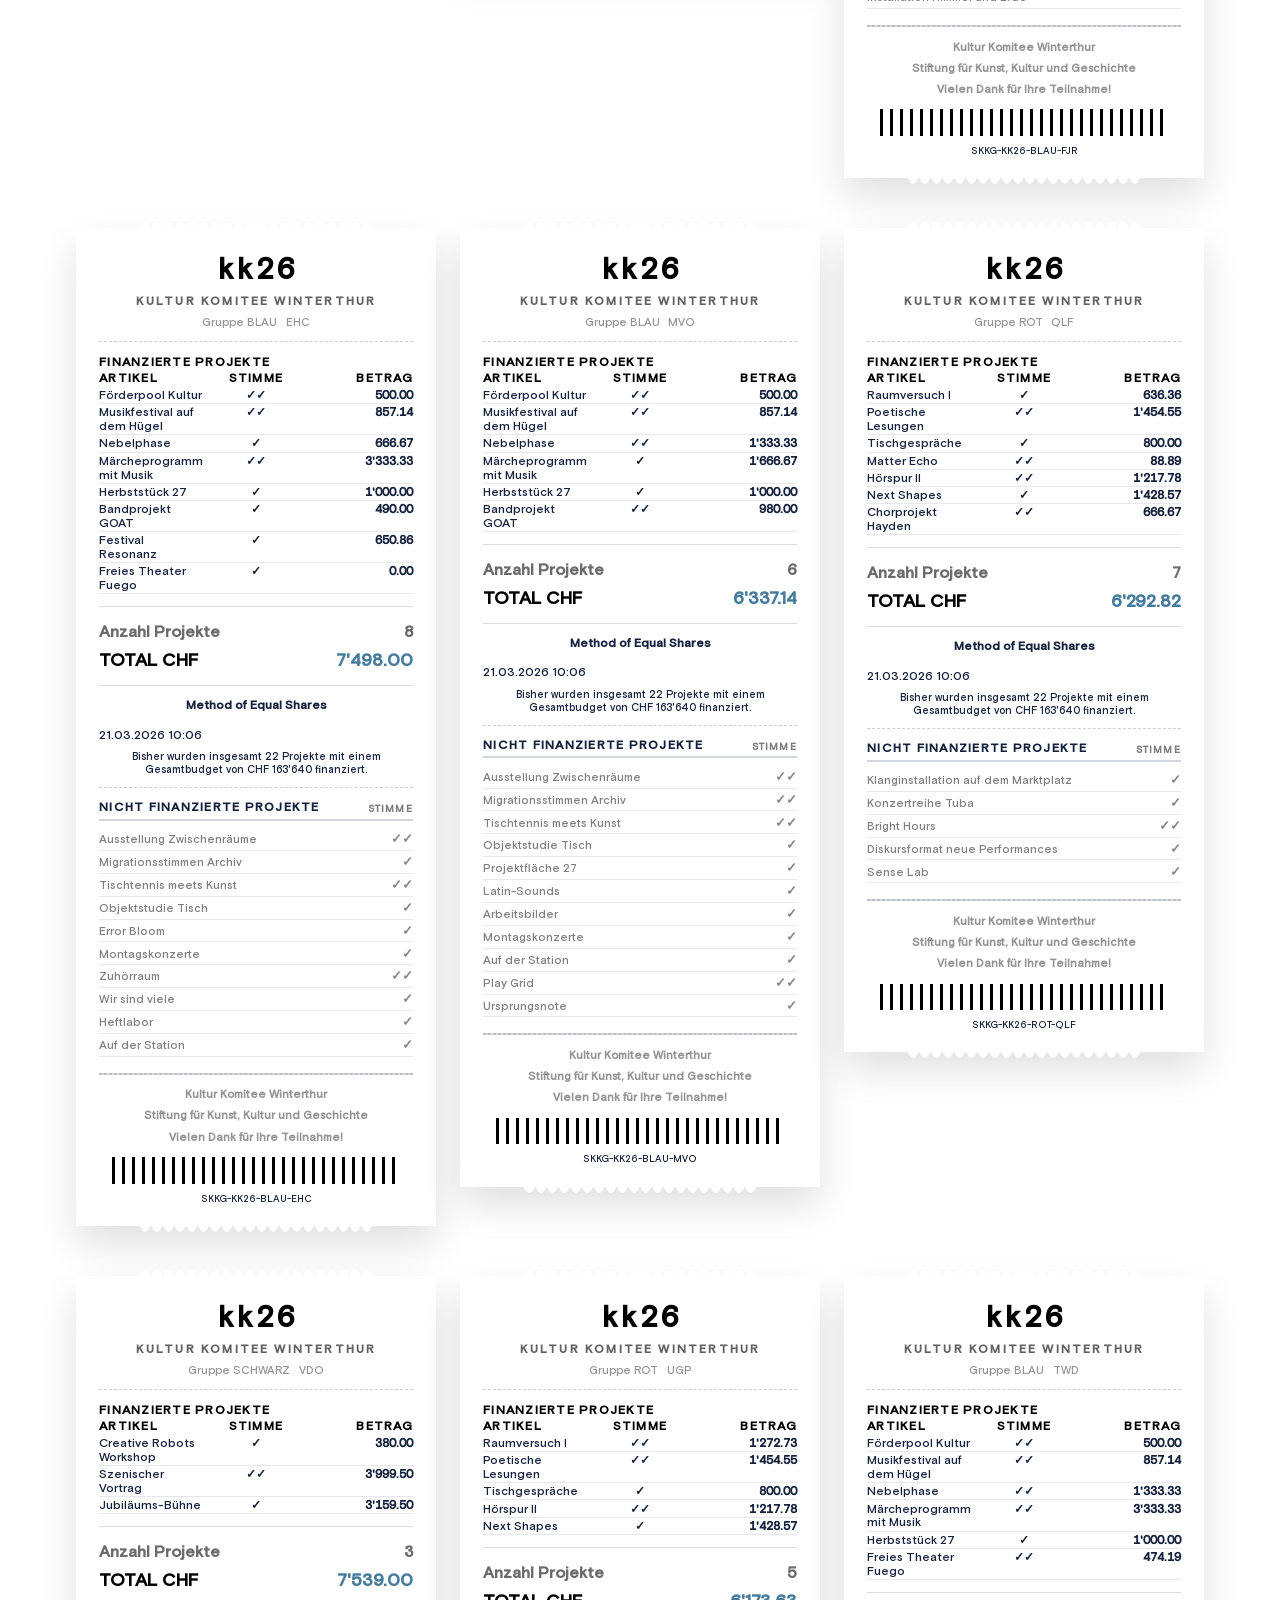
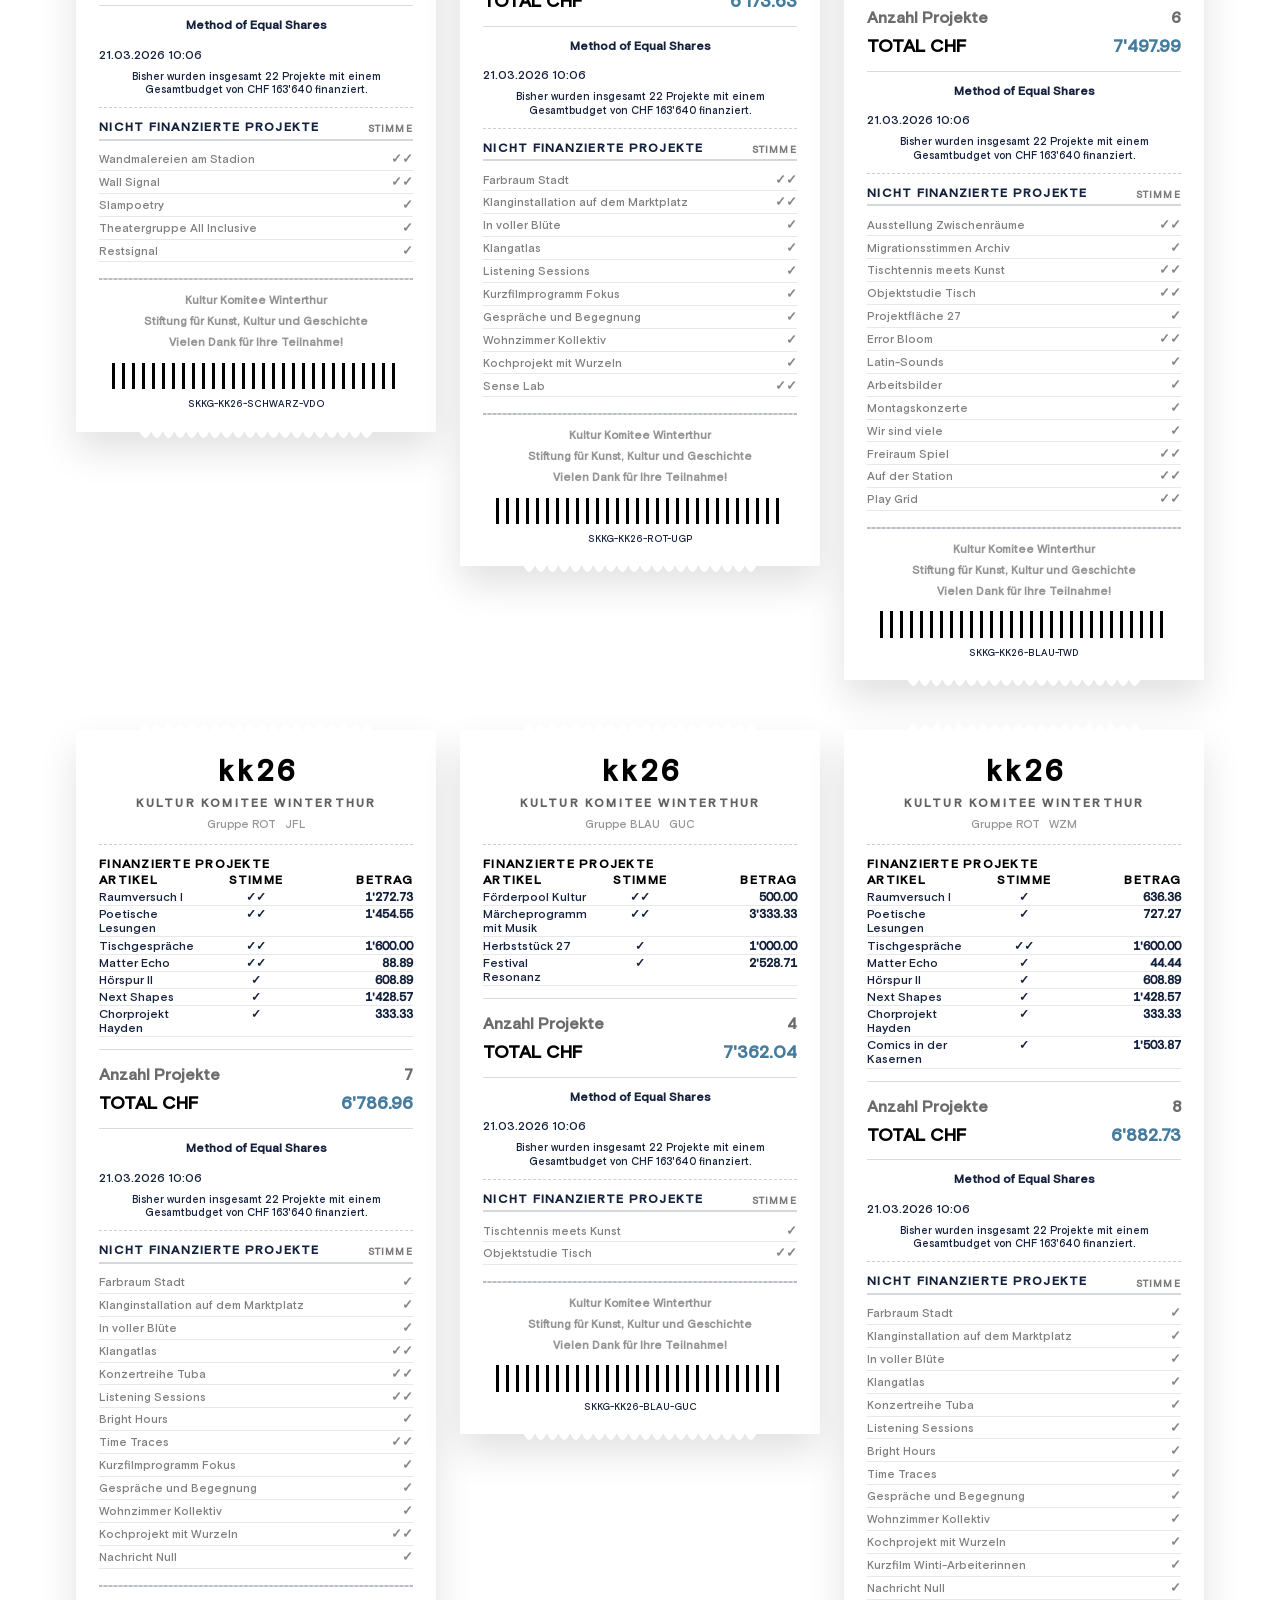
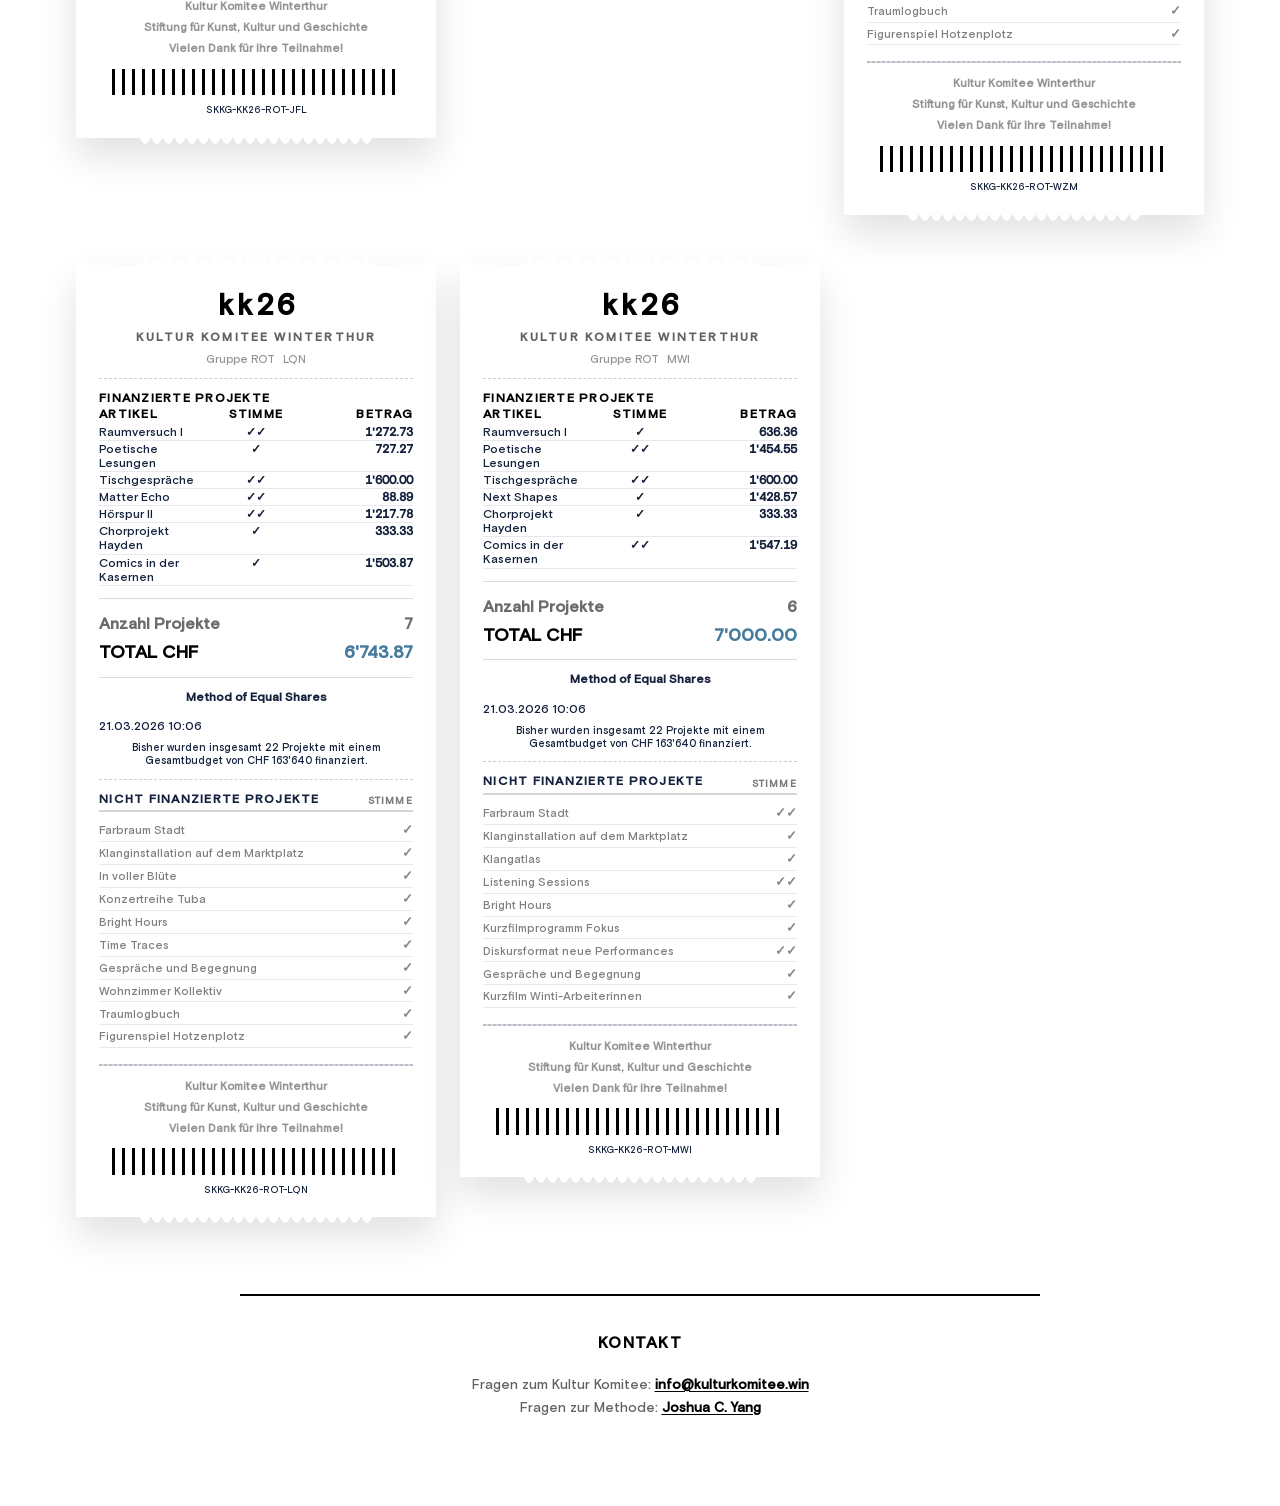
==== commit 4836992b: "Use local fonts and update Pages domain" ====
--- a/index.html
+++ b/index.html
@@ -5,11 +5,6 @@
     <meta charset="UTF-8">
     <meta name="viewport" content="width=device-width, initial-scale=1.0">
     <title>KK26 Wähler:innen-Quittung</title>
-    <link rel="preconnect" href="https://fonts.googleapis.com">
-    <link rel="preconnect" href="https://fonts.gstatic.com" crossorigin>
-    <link
-        href="https://fonts.googleapis.com/css2?family=JetBrains+Mono:wght@300;400;500;600;700;800&family=Inter:wght@400;500;600;700;800&display=swap"
-        rel="stylesheet">
     <link rel="stylesheet" href="assets/css/common.css">
     <script src="assets/js/theme.js"></script>
     <script>initTheme();</script>
@@ -262,7 +257,9 @@
         }
 
         .voter-receipt .unfunded-section {
-            margin-top: 0;
+            display: grid;
+            gap: 0.45rem;
+            margin-top: 0.05rem;
             padding-top: 0;
             border-top: 0;
         }
@@ -278,14 +275,59 @@
             text-transform: uppercase;
         }
 
-        .voter-receipt .unfunded-table {
-            margin-top: 0;
-        }
-
-        .voter-receipt .item-row.unfunded td {
+        .voter-receipt .unfunded-header {
+            display: grid;
+            grid-template-columns: minmax(0, 1fr) 4.3rem;
+            align-items: end;
+            column-gap: 0.85rem;
+            padding-bottom: 0.28rem;
+            border-bottom: 2px solid rgba(20, 33, 61, 0.18);
+        }
+
+        .voter-receipt .unfunded-header .receipt-section-title {
+            padding: 0;
+            line-height: 1.12;
+        }
+
+        .voter-receipt .unfunded-vote-label {
+            color: rgba(0, 0, 0, 0.52);
+            font-family: var(--font-receipt);
+            font-size: 0.62rem;
+            font-weight: 700;
+            letter-spacing: 0.12em;
+            line-height: 1;
+            text-align: right;
+            text-transform: uppercase;
+        }
+
+        .voter-receipt .unfunded-list {
+            display: grid;
+            gap: 0;
+        }
+
+        .voter-receipt .unfunded-item {
+            display: grid;
+            grid-template-columns: minmax(0, 1fr) 4.3rem;
+            align-items: start;
+            column-gap: 0.85rem;
+            padding: 0.26rem 0;
+            border-bottom: 1px solid rgba(20, 33, 61, 0.1);
+        }
+
+        .voter-receipt .unfunded-item .item-title {
             color: rgba(0, 0, 0, 0.5);
             font-size: 0.72rem;
             font-weight: 500;
+            line-height: 1.18;
+            overflow-wrap: anywhere;
+            padding-right: 0;
+        }
+
+        .voter-receipt .unfunded-item .item-vote {
+            color: rgba(0, 0, 0, 0.48);
+            font-size: 0.8rem;
+            line-height: 1;
+            text-align: right;
         }
 
         .voter-receipt .receipt-footer {
--- a/assets/css/common.css
+++ b/assets/css/common.css
@@ -1,4 +1,22 @@
-@import url('https://fonts.googleapis.com/css2?family=Fraunces:opsz,wght@9..144,400;9..144,500;9..144,700&family=Space+Grotesk:wght@500;700&display=swap');
+@font-face {
+    font-family: "Basis Grotesque";
+    src:
+        url("../fonts/BasisGrotesque-Medium.woff2") format("woff2"),
+        url("../fonts/BasisGrotesque-Medium.woff") format("woff");
+    font-weight: 500;
+    font-style: normal;
+    font-display: swap;
+}
+
+@font-face {
+    font-family: "New Cooper Beta";
+    src:
+        url("../fonts/NewCooperBeta-Regular.woff2") format("woff2"),
+        url("../fonts/NewCooperBeta-Regular.woff") format("woff");
+    font-weight: 400;
+    font-style: normal;
+    font-display: swap;
+}
 
 :root {
     --bg-color: #ffffff;
@@ -26,10 +44,10 @@
     --receipt-border: 2px solid #000000;
 
     /* Typography - Standardized */
-    --font-main: "Basis Grotesque", "Space Grotesk", Arial, sans-serif;
-    --font-serif: "New Cooper Beta", "Fraunces", Georgia, 'Times New Roman', serif;
-    --font-mono: "Basis Grotesque", "Space Grotesk", Arial, sans-serif;
-    --font-receipt: "Courier New", Courier, monospace;
+    --font-main: "Basis Grotesque", Arial, sans-serif;
+    --font-serif: "New Cooper Beta", Georgia, 'Times New Roman', serif;
+    --font-mono: "Basis Grotesque", Arial, sans-serif;
+    --font-receipt: "Basis Grotesque", Arial, sans-serif;
 
     --fs-xs: 0.85rem;
     --fs-sm: 1rem;
